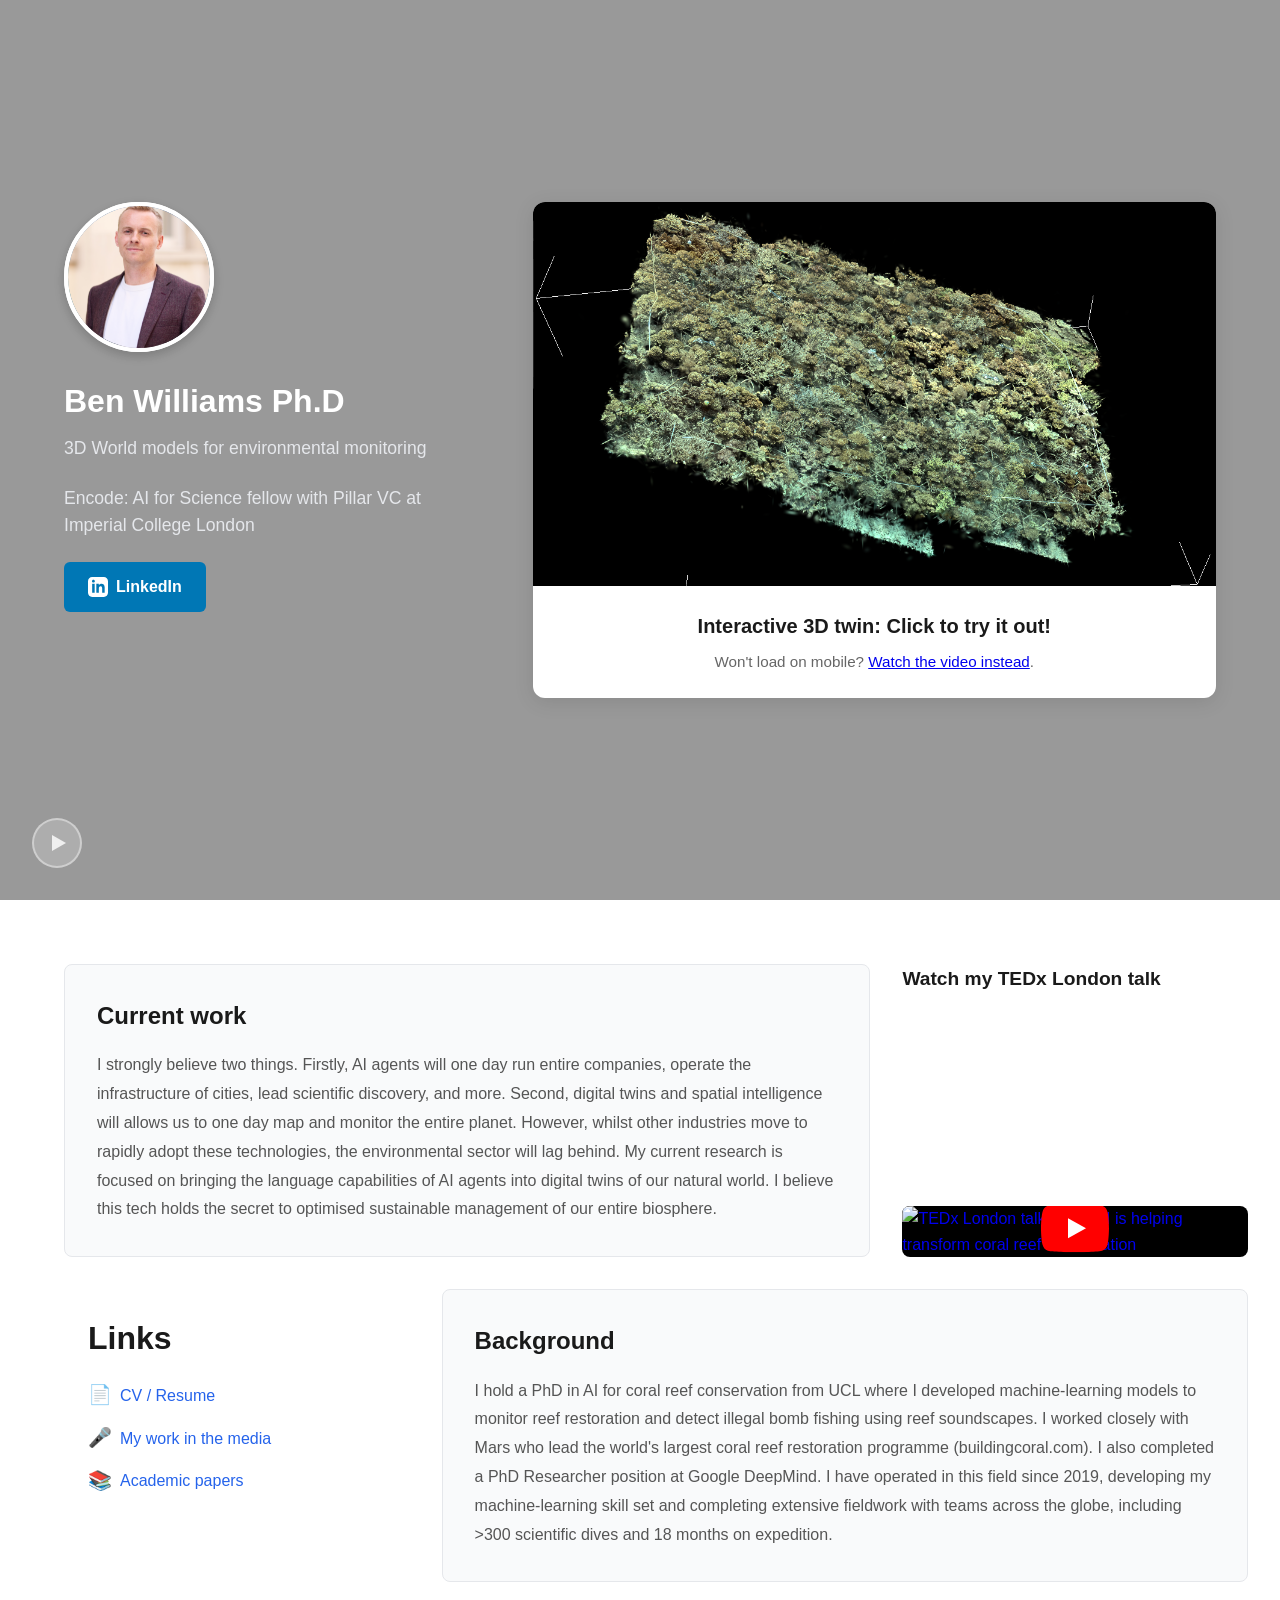
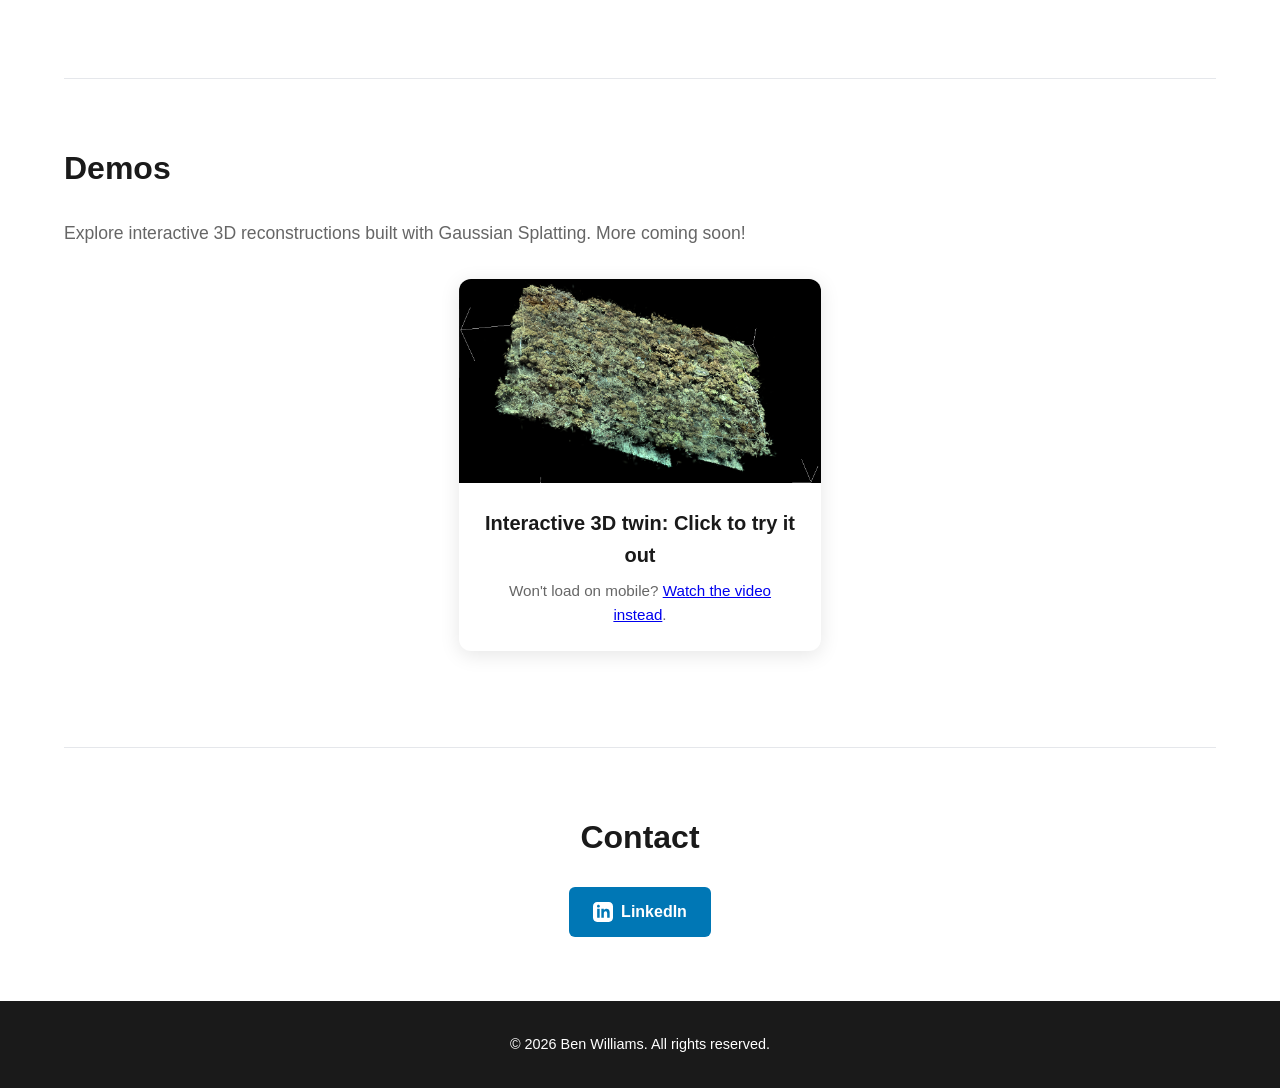
==== index.html @ 41ade7d4 "smol text updates" ====
<!DOCTYPE html>
<html lang="en-GB">
<head>
 <meta charset="UTF-8">
 <meta name="viewport" content="width=device-width, initial-scale=1.0">
 <meta name="description" content="Ben Williams - AI + 3D digital twins for coral reefs. Interactive Gaussian splatting demos for environmental monitoring.">
 <title>Ben Williams | AI & 3D for Coral Reefs</title>
 <link rel="stylesheet" href="styles.css">
</head>
<body>
 <!-- Hero Section -->
 <header class="hero">
  <video class="hero-video" autoplay muted loop playsinline>
   <source src="assets/flythru1_compressed.mp4" type="video/mp4">
  </video>
  <div class="hero-overlay"></div>
  <div class="container">
   <div class="hero-grid">
   <!-- Left: Profile -->
   <div class="profile">
    <div class="headshot-container">
     <img src="assets/headshot1.jpg" alt="Ben Williams headshot" class="headshot headshot-1">
     <img src="assets/headshot2.jpg" alt="Ben Williams headshot" class="headshot headshot-2">
    </div>
    <h1>Ben Williams Ph.D</h1>
    <p class="tagline">3D World models for environmental monitoring</p>
    <p class="tagline">Encode: AI for Science fellow with Pillar VC at Imperial College London</p>
    <div class="cta-buttons">
     <a href="https://www.linkedin.com/in/ben-williams-ucl/" class="linkedin-link" target="_blank" rel="noopener noreferrer">
      <svg xmlns="http://www.w3.org/2000/svg" width="24" height="24" viewBox="0 0 24 24" fill="currentColor">
       <path d="M19 0h-14c-2.761 0-5 2.239-5 5v14c0 2.761 2.239 5 5 5h14c2.762 0 5-2.239 5-5v-14c0-2.761-2.238-5-5-5zm-11 19h-3v-11h3v11zm-1.5-12.268c-.966 0-1.75-.79-1.75-1.764s.784-1.764 1.75-1.764 1.75.79 1.75 1.764-.783 1.764-1.75 1.764zm13.5 12.268h-3v-5.604c0-3.368-4-3.113-4 0v5.604h-3v-11h3v1.765c1.396-2.586 7-2.777 7 2.476v6.759z"/>
      </svg>
      <span>LinkedIn</span>
     </a>
    </div>
   </div>

   <!-- Right: Featured Demo Card -->
   <div class="demo-hero-card">
    <a href="splats/demo1/" class="demo-card-link">
     <div class="demo-card">
      <img src="assets/reef_screenshot.jpg" alt="Reef Patch Demo - Interactive 3D reconstruction" class="demo-poster">
      <div class="play-overlay">
       <span class="play-icon">▶</span>
      </div>
      <div class="demo-info">
       <h3>Interactive 3D twin: Click to try it out!</h3>
       <p>Won't load on mobile? <a href="/video/" target="_blank" rel="noopener noreferrer">Watch the video instead</a>.</p>
      </div>
     </div>
    </a>
   </div>
   </div>
  </div>

  <!-- Scroll Cue -->
  <div class="scroll-cue">
   <span>↓ See more</span>
  </div>
 </header>

 <!-- Play/Pause Button -->
 <button class="hero-video-play-btn" id="heroVideoPlayBtn" aria-label="Play/Pause video">
  <span class="play-triangle"></span>
  <span class="pause-bars" style="display:none;"></span>
 </button>

 <!-- Main Content -->
 <main>
  <div class="container">
   
   <!-- Four Column Section -->
   <section class="content-section">
    <div class="content-grid">
     
     <!-- Top Row: Current Work (70%) + TED Talk (30%) -->
     <div class="grid-row">
      <!-- Current Work -->
      <div class="info-card info-card-large">
       <h2>Current work</h2>
       <p>I strongly believe two things. Firstly, AI agents will one day run entire companies, operate the infrastructure of cities, lead scientific discovery, and more. Second, digital twins and spatial intelligence will allows us to one day map and monitor the entire planet. However, whilst other industries move to rapidly adopt these technologies, the environmental sector will lag behind. My current research is focused on bringing the language capabilities of AI agents into digital twins of our natural world. I believe this tech holds the secret to optimised sustainable management of our entire biosphere.</p>
      </div>

      <!-- TED Talk -->
      <div class="tedtalk-card">
       <h2>Watch my TEDx London talk</h2>
       <a href="https://youtu.be/GnB8OoT2UAE" target="_blank" rel="noopener noreferrer" class="video-thumbnail-link">
        <div class="video-thumbnail">
         <img src="https://img.youtube.com/vi/GnB8OoT2UAE/hqdefault.jpg" alt="TEDx London talk - How AI is helping transform coral reef conservation">
         <div class="video-play-btn">
          <svg xmlns="http://www.w3.org/2000/svg" viewBox="0 0 68 48" width="68" height="48">
           <path d="M66.52 7.74c-.78-2.93-2.49-5.41-5.42-6.19C55.79.13 34 0 34 0S12.21.13 6.9 1.55c-2.93.78-4.63 3.26-5.42 6.19C.06 13.05 0 24 0 24s.06 10.95 1.48 16.26c.78 2.93 2.49 5.41 5.42 6.19C12.21 47.87 34 48 34 48s21.79-.13 27.1-1.55c2.93-.78 4.64-3.26 5.42-6.19C67.94 34.95 68 24 68 24s-.06-10.95-1.48-16.26z" fill="#f00"/>
           <path d="M45 24L27 14v20" fill="#fff"/>
          </svg>
         </div>
        </div>
       </a>
      </div>
     </div>

     <!-- Bottom Row: Links (30%) + Background (70%) -->
     <div class="grid-row">
      <!-- Links -->
      <div class="links-card">
       <h2>Links</h2>
       <ul class="link-list">
        <li><span class="link-emoji">📄</span><a href="https://docs.google.com/document/d/1azZIoPwkxpsaEhcMmuyfsLHf1UJq9PoQ/edit?usp=sharing&ouid=109267786542094020469&rtpof=true&sd=true" target="_blank" rel="noopener noreferrer">CV / Resume</a></li>
        <li><span class="link-emoji">🎤</span><a href="https://docs.google.com/document/d/1J781HL0v0vyrm3TDt41P90FDu-4dAM4vkHA1TxOKyHU/edit?usp=sharing" target="_blank" rel="noopener noreferrer">My work in the media</a></li>
        <li><span class="link-emoji">📚</span><a href="https://scholar.google.com/citations?user=pFv_9LsAAAAJ&hl=en" target="_blank" rel="noopener noreferrer">Academic papers</a></li>
       </ul>
      </div>

      <!-- Background -->
      <div class="info-card info-card-large">
       <h2>Background</h2>
       <p>I hold a PhD in AI for coral reef conservation from UCL where I developed machine-learning models to monitor reef restoration and detect illegal bomb fishing using reef soundscapes. I worked closely with Mars who lead the world's largest coral reef restoration programme (buildingcoral.com). I also completed a PhD Researcher position at Google DeepMind. I have operated in this field since 2019, developing my machine-learning skill set and completing extensive fieldwork with teams across the globe, including >300 scientific dives and 18 months on expedition.</p>
      </div>
     </div>
    </div>

   </section>

   <!-- Demos Section -->
   <section id="demos" class="content-section">
    <h2>Demos</h2>
    <p class="section-intro">Explore interactive 3D reconstructions built with Gaussian Splatting. More coming soon!</p>
    <div class="demos-grid">
     <a href="splats/demo1/" class="demo-card-link">
      <div class="demo-card">
       <img src="assets/reef_screenshot.jpg" alt="Reef Patch Demo - Interactive 3D reconstruction" class="demo-poster">
       <div class="demo-info">
        <h3>Interactive 3D twin: Click to try it out</h3>
        <p>Won't load on mobile? <a href="/video/" target="_blank" rel="noopener noreferrer">Watch the video instead</a>.</p>
       </div>
      </div>
     </a>
     <!-- More demo cards can be added here -->
    </div>
   </section>

   <!-- Contact Section -->
   <section class="content-section contact-section">
    <h2>Contact</h2>
    <div class="contact-options">
     <a href="https://www.linkedin.com/in/ben-williams-ucl/" class="linkedin-link" target="_blank" rel="noopener noreferrer">
      <svg xmlns="http://www.w3.org/2000/svg" width="24" height="24" viewBox="0 0 24 24" fill="currentColor">
       <path d="M19 0h-14c-2.761 0-5 2.239-5 5v14c0 2.761 2.239 5 5 5h14c2.762 0 5-2.239 5-5v-14c0-2.761-2.238-5-5-5zm-11 19h-3v-11h3v11zm-1.5-12.268c-.966 0-1.75-.79-1.75-1.764s.784-1.764 1.75-1.764 1.75.79 1.75 1.764-.783 1.764-1.75 1.764zm13.5 12.268h-3v-5.604c0-3.368-4-3.113-4 0v5.604h-3v-11h3v1.765c1.396-2.586 7-2.777 7 2.476v6.759z"/>
      </svg>
      <span>LinkedIn</span>
     </a>
    </div>
   </section>

  </div>
 </main>

 <!-- Footer -->
 <footer>
  <div class="container">
   <p>&copy; 2026 Ben Williams. All rights reserved.</p>
  </div>
 </footer>

 <script>
  // Hero video play/pause button
  const heroVideo = document.querySelector('.hero-video');
  const playBtn = document.getElementById('heroVideoPlayBtn');
  const playIcon = playBtn.querySelector('.play-icon');
  const playTriangle = playBtn.querySelector('.play-triangle');
  const pauseBars = playBtn.querySelector('.pause-bars');

  // Update button icon based on video state
  function updateButtonIcon() {
   if (heroVideo.paused) {
    playTriangle.style.display = 'block';
    pauseBars.style.display = 'none';
   } else {
    playTriangle.style.display = 'none';
    pauseBars.style.display = 'inline-flex';
   }
  }

  // Handle button click
  playBtn.addEventListener('click', () => {
   if (heroVideo.paused) {
    heroVideo.play();
   } else {
    heroVideo.pause();
   }
   updateButtonIcon();
  });

  // Update icon when video naturally pauses/plays
  heroVideo.addEventListener('play', updateButtonIcon);
  heroVideo.addEventListener('pause', updateButtonIcon);

  // Set initial state
  updateButtonIcon();
 </script>

</body>
</html>
---- styles.css ----
/* Reset and Base Styles */
* {
 margin: 0;
 padding: 0;
 box-sizing: border-box;
}

html {
 scroll-behavior: smooth;
}

body {
 font-family: -apple-system, BlinkMacSystemFont, "Segoe UI", Roboto, "Helvetica Neue", Arial, sans-serif;
 line-height: 1.6;
 color: #333;
 background: #fff;
}

img {
 max-width: 100%;
 height: auto;
 display: block;
}

/* Container */
.container {
 max-width: 1200px;
 margin: 0 auto;
 padding: 0 1.5rem;
}

/* Hero Section */
.hero {
 min-height: 100vh;
 position: relative;
 overflow: hidden;
}

.hero-video {
 position: absolute;
 top: 0;
 left: 0;
 width: 100%;
 height: 100%;
 object-fit: cover;
 z-index: 0;
}

.hero-overlay {
 position: absolute;
 top: 0;
 left: 0;
 width: 100%;
 height: 100%;
 background: rgba(0, 0, 0, 0.4);
 z-index: 1;
 pointer-events: none;
}

.hero .container {
 display: flex;
 flex-direction: column;
 justify-content: center;
 min-height: 100vh;
 position: relative;
 z-index: 2;
 padding: 2rem 1.5rem;
}

.hero-grid {
 display: grid;
 gap: 2rem;
 align-items: stretch;
 padding: 2rem 0;
}

/* Mobile-first: stack vertically */
@media (min-width: 768px) {
 .hero-grid {
  grid-template-columns: 0.8fr 1.3fr;
  gap: clamp(1.5rem, 4vw, 3rem);
  align-items: stretch;
 }
}

/* Profile Section */
.profile {
 text-align: center;
}

@media (min-width: 768px) {
 .profile {
  text-align: left;
 }
}

.headshot-container {
 position: relative;
 width: 150px;
 height: 150px;
 margin: 0 auto 1.5rem;
 perspective: 1000px;
}

.headshot {
 position: absolute;
 width: 150px;
 height: 150px;
 border-radius: 50%;
 object-fit: cover;
 border: 4px solid #fff;
 box-shadow: 0 4px 12px rgba(0,0,0,0.1);
 backface-visibility: hidden;
}

.headshot-1 {
 animation: flipInOut 4s infinite;
}

.headshot-2 {
 animation: flipInOutReverse 4s infinite;
}

@keyframes flipInOut {
 0% {
  opacity: 1;
  transform: rotateY(0deg);
 }
 40% {
  opacity: 1;
  transform: rotateY(0deg);
 }
 50% {
  opacity: 0;
  transform: rotateY(90deg);
 }
 60% {
  opacity: 0;
  transform: rotateY(90deg);
 }
 100% {
  opacity: 0;
  transform: rotateY(90deg);
 }
}

@keyframes flipInOutReverse {
 0% {
  opacity: 0;
  transform: rotateY(90deg);
 }
 40% {
  opacity: 0;
  transform: rotateY(90deg);
 }
 50% {
  opacity: 1;
  transform: rotateY(0deg);
 }
 60% {
  opacity: 1;
  transform: rotateY(0deg);
 }
 100% {
  opacity: 1;
  transform: rotateY(0deg);
 }
}

@media (min-width: 768px) {
 .headshot-container {
  margin: 0 0 1.5rem 0;
 }
}

.profile h1 {
 font-size: 2rem;
 margin-bottom: 0.5rem;
 color: #fff;
}

.tagline {
 font-size: 1.1rem;
 color: #e5e7eb;
 margin-bottom: 1.5rem;
 line-height: 1.5;
}

.cta-buttons {
 display: flex;
 gap: 1rem;
 flex-wrap: wrap;
 justify-content: center;
 align-items: center;
}

@media (min-width: 768px) {
 .cta-buttons {
  justify-content: flex-start;
 }
}

/* LinkedIn Link */
.linkedin-link {
 display: inline-flex;
 align-items: center;
 gap: 0.5rem;
 padding: 0.75rem 1.5rem;
 background: #0077b5;
 color: #fff;
 border-radius: 6px;
 text-decoration: none;
 font-weight: 600;
 transition: all 0.2s ease;
}

.linkedin-link:hover {
 background: #005f8d;
 transform: translateY(-2px);
 box-shadow: 0 4px 12px rgba(0,119,181,0.3);
}

.linkedin-link svg {
 width: 20px;
 height: 20px;
}

/* Buttons */
.btn {
 display: inline-block;
 padding: 0.75rem 1.5rem;
 border-radius: 6px;
 text-decoration: none;
 font-weight: 600;
 transition: all 0.2s ease;
 text-align: center;
}

.btn-primary {
 background: #2563eb;
 color: #fff;
}

.btn-primary:hover {
 background: #1d4ed8;
 transform: translateY(-2px);
 box-shadow: 0 4px 12px rgba(37,99,235,0.3);
}

.btn-secondary {
 background: #fff;
 color: #2563eb;
 border: 2px solid #2563eb;
}

.btn-secondary:hover {
 background: #2563eb;
 color: #fff;
 transform: translateY(-2px);
}

/* Demo Cards */
.demo-hero-card {
 position: relative;
}

.demo-card-link {
 text-decoration: none;
 color: inherit;
}

.demo-card {
 background: #fff;
 border-radius: 12px;
 overflow: hidden;
 box-shadow: 0 4px 20px rgba(0,0,0,0.1);
 transition: transform 0.3s ease, box-shadow 0.3s ease;
 position: relative;
 display: flex;
 flex-direction: column;
 height: 100%;
}

.demo-card:hover {
 transform: translateY(-8px);
 box-shadow: 0 8px 30px rgba(0,0,0,0.15);
}

.demo-poster {
 width: 100%;
 aspect-ratio: 16 / 9;
 object-fit: cover;
 background: #e5e7eb;
 flex: 1;
}

.play-overlay {
 position: absolute;
 top: 0;
 left: 0;
 right: 0;
 bottom: 80px;
 display: flex;
 align-items: center;
 justify-content: center;
 background: rgba(0,0,0,0.3);
 opacity: 0;
 transition: opacity 0.3s ease;
}

.demo-card:hover .play-overlay {
 opacity: 1;
}

/* Demo Card Overlay Text */
.demo-card-overlay {
 position: absolute;
 left: 0;
 right: 0;
 bottom: 80px; /* Above the demo-info section */
 padding: 1rem;
 text-align: center;
 pointer-events: none;
}

.demo-card-overlay span {
 background: rgba(0, 0, 0, 0.7);
 color: #fff;
 padding: 0.5rem 1rem;
 border-radius: 4px;
 font-size: 0.9rem;
 font-weight: 500;
}

.play-icon {
 font-size: 3rem;
 color: #fff;
 background: rgba(37,99,235,0.9);
 width: 80px;
 height: 80px;
 border-radius: 50%;
 display: flex;
 align-items: center;
 justify-content: center;
 padding-left: 8px;
}

.demo-info {
 padding: 1.5rem;
 text-align: center;
}

.demo-info h3 {
 font-size: 1.25rem;
 margin-bottom: 0.5rem;
 color: #1a1a1a;
}

.demo-info p {
 color: #666;
 font-size: 0.95rem;
}

/* Scroll Cue */
.scroll-cue {
 position: absolute;
 bottom: 20px;
 left: 50%;
 transform: translateX(-50%);
 text-align: center;
 color: #fff;
 font-size: 0.9rem;
 animation: bounce 2s infinite;
}

/* Video Play/Pause Button */
.hero-video-play-btn {
 position: fixed;
 bottom: 2rem;
 left: 2rem;
 width: 50px;
 height: 50px;
 border-radius: 50%;
 background: rgba(255, 255, 255, 0.2);
 border: 2px solid rgba(255, 255, 255, 0.4);
 color: #fff;
 cursor: pointer;
 display: flex;
 align-items: center;
 justify-content: center;
 transition: all 0.3s ease;
 z-index: 9999;
 margin: 0;
 padding: 0;
}

.hero-video-play-btn:hover {
 background: rgba(255, 255, 255, 0.3);
 border-color: rgba(255, 255, 255, 0.6);
}

.hero-video-play-btn svg {
 width: 24px;
 height: 24px;
}

.play-triangle {
 width: 0;
 height: 0;
 border-left: 14px solid rgba(255, 255, 255, 0.8);
 border-top: 8px solid transparent;
 border-bottom: 8px solid transparent;
 margin-left: 3px;
}

.pause-bars {
 display: inline-flex;
 gap: 4px;
}

.pause-bars::before,
.pause-bars::after {
 content: '';
 width: 3px;
 height: 16px;
 background: rgba(255, 255, 255, 0.8);
 border-radius: 1px;
}

@keyframes bounce {
 0%, 20%, 50%, 80%, 100% {
  transform: translateX(-50%) translateY(0);
 }
 40% {
  transform: translateX(-50%) translateY(-10px);
 }
 60% {
  transform: translateX(-50%) translateY(-5px);
 }
}

/* Main Content Sections */
main {
 background: #fff;
}

.content-section {
 padding: 4rem 0;
 border-bottom: 1px solid #e5e7eb;
}

.content-section:last-child {
 border-bottom: none;
}

.content-section h2 {
 font-size: 2rem;
 margin-bottom: 1.5rem;
 color: #1a1a1a;
}

.section-intro {
 font-size: 1.1rem;
 color: #666;
 margin-bottom: 2rem;
}

/* Feature List */
.feature-list {
 list-style: none;
 max-width: 800px;
}

.feature-list li {
 padding: 1rem 0 1rem 2rem;
 position: relative;
 font-size: 1.05rem;
 line-height: 1.6;
}

.feature-list li:before {
 content: "✓";
 position: absolute;
 left: 0;
 color: #2563eb;
 font-weight: bold;
 font-size: 1.2rem;
}

/* Demos Grid */
.demos-grid {
 display: grid;
 gap: 2rem;
 margin-bottom: 2rem;
}

@media (min-width: 640px) {
 .demos-grid {
  grid-template-columns: repeat(2, 1fr);
 }
}

@media (min-width: 1024px) {
 .demos-grid {
  grid-template-columns: repeat(3, 1fr);
 }
}

.more-demos {
 text-align: center;
 margin-top: 2rem;
}

.more-demos a {
 color: #2563eb;
 text-decoration: none;
 font-weight: 600;
 font-size: 1.1rem;
}

.more-demos a:hover {
 text-decoration: underline;
}

/* Proof Grid */
.proof-grid {
 display: grid;
 gap: 2rem;
}

@media (min-width: 768px) {
 .proof-grid {
  grid-template-columns: repeat(3, 1fr);
 }
}

.proof-card {
 padding: 2rem;
 background: #f9fafb;
 border-radius: 8px;
 border: 1px solid #e5e7eb;
}

.proof-card h3 {
 font-size: 1.25rem;
 margin-bottom: 0.75rem;
 color: #1a1a1a;
}

.proof-card p {
 color: #666;
 line-height: 1.6;
}

/* Contact Section */
.contact-section {
 text-align: center;
}

.contact-options {
 margin-top: 1.5rem;
 display: flex;
 justify-content: center;
}

.contact-note {
 margin-top: 1rem;
 color: #666;
 font-size: 0.95rem;
}

/* Content Grid - Asymmetric 2x2 Layout */
.content-grid {
 display: flex;
 flex-direction: column;
 gap: 2rem;
 margin-bottom: 2rem;
}

.grid-row {
 display: grid;
 gap: 2rem;
 grid-template-columns: 1fr;
}

/* Desktop: Asymmetric layout */
@media (min-width: 768px) {
 /* Top row: About 70% + TED Talk 30% */
 .grid-row:first-child {
  grid-template-columns: 70% 30%;
 }
 
 /* Bottom row: Links 30% + Current Work 70% */
 .grid-row:last-child {
  grid-template-columns: 30% 70%;
 }
}

.info-card {
 background: #f9fafb;
 padding: 1.5rem;
 border-radius: 8px;
 border: 1px solid #e5e7eb;
 display: flex;
 flex-direction: column;
}

.info-card-large {
 background: #f9fafb;
 padding: 1.5rem;
 border-radius: 8px;
 border: 1px solid #e5e7eb;
}

/* Links card - no background */
.links-card {
 background: transparent;
 padding: 1.5rem;
 border-radius: 8px;
 border: none;
 display: flex;
 flex-direction: column;
}

.links-card h2 {
 margin-bottom: 1rem;
}

.link-list {
 list-style: none;
 padding: 0;
 margin: 0;
}

.link-list li {
 margin-bottom: 0.75rem;
 display: flex;
 align-items: center;
 gap: 0.5rem;
}

.link-emoji {
 font-size: 1.2rem;
 display: inline-block;
 min-width: 1.5rem;
}

.link-list a {
 color: #2563eb;
 text-decoration: none;
 font-weight: 500;
}

.link-list a:hover {
 text-decoration: underline;
}

/* TEDx card - no background */
.tedtalk-card {
 background: transparent;
 padding: 0;
 border-radius: 8px;
 border: none;
 display: flex;
 flex-direction: column;
}

.tedtalk-card h2 {
 margin-bottom: 1rem;
 font-size: 1.2rem;
}

/* Better mobile padding and spacing */
@media (min-width: 768px) {
 .info-card {
  padding: 2rem;
 }
}

.info-card h2 {
 font-size: 1.25rem;
 margin-bottom: 1rem;
 color: #1a1a1a;
}

/* Larger heading on desktop */
@media (min-width: 1024px) {
 .info-card h2 {
  font-size: 1.5rem;
 }
}

.info-card p {
 color: #555;
 line-height: 1.8;
 flex-grow: 1;
 font-size: 0.95rem;
}

/* Better text size on desktop */
@media (min-width: 1024px) {
 .info-card p {
  font-size: 1rem;
 }
}

.link-list {
 list-style: none;
 padding: 0;
}

.link-list li {
 margin-bottom: 0.75rem;
}

.link-list a {
 color: #2563eb;
 text-decoration: none;
 font-weight: 500;
 transition: color 0.2s ease;
}

.link-list a:hover {
 color: #1d4ed8;
 text-decoration: underline;
}

/* Video Wrapper for YouTube Embed */
.video-wrapper {
 position: relative;
 padding-bottom: 56.25%; /* 16:9 aspect ratio */
 height: 0;
 overflow: hidden;
 border-radius: 8px;
 margin-top: auto;
}

.video-wrapper iframe {
 position: absolute;
 top: 0;
 left: 0;
 width: 100%;
 height: 100%;
 border-radius: 8px;
}

/* Video Thumbnail Link (clickable YouTube thumbnail) */
.video-thumbnail-link {
 display: block;
 text-decoration: none;
 margin-top: auto;
}

.video-thumbnail {
 position: relative;
 border-radius: 8px;
 overflow: hidden;
 background: #000;
}

.video-thumbnail img {
 width: 100%;
 display: block;
 transition: opacity 0.2s ease;
}

.video-thumbnail:hover img {
 opacity: 0.85;
}

.video-play-btn {
 position: absolute;
 top: 50%;
 left: 50%;
 transform: translate(-50%, -50%);
 transition: transform 0.2s ease;
}

.video-thumbnail:hover .video-play-btn {
 transform: translate(-50%, -50%) scale(1.1);
}

/* Footer */
footer {
 background: #1a1a1a;
 color: #fff;
 padding: 2rem 0;
 text-align: center;
}

footer p {
 margin: 0;
 font-size: 0.9rem;
}

/* Demo Page Specific Styles */
.demo-page-header {
 background: linear-gradient(135deg, #f5f7fa 0%, #c3cfe2 100%);
 padding: 3rem 0;
 text-align: center;
}

.demo-page-header h1 {
 font-size: 2.5rem;
 margin-bottom: 1rem;
 color: #1a1a1a;
}

.demo-page-header .breadcrumb {
 margin-bottom: 1rem;
}

.demo-page-header .breadcrumb a {
 color: #2563eb;
 text-decoration: none;
}

.demo-page-header .breadcrumb a:hover {
 text-decoration: underline;
}

.demo-content {
 padding: 4rem 0;
}

.demo-viewer {
 background: #fff;
 border-radius: 12px;
 overflow: hidden;
 box-shadow: 0 4px 20px rgba(0,0,0,0.1);
 margin-bottom: 2rem;
}

.demo-viewer img {
 width: 100%;
 aspect-ratio: 16 / 9;
 object-fit: cover;
 background: #e5e7eb;
}

.demo-actions {
 padding: 2rem;
 text-align: center;
 background: #f9fafb;
 border-bottom: 1px solid #e5e7eb;
}

.demo-actions .btn {
 margin: 0.5rem;
 font-size: 1.1rem;
 padding: 1rem 2rem;
}

.mobile-fallback {
 text-align: center;
 color: #666;
 font-size: 0.95rem;
 margin-top: 1rem;
}

.mobile-fallback a {
 color: #2563eb;
 text-decoration: none;
}

.mobile-fallback a:hover {
 text-decoration: underline;
}

/* Responsive iframe wrapper for embedded viewers */
.iframe-wrapper {
 position: relative;
 width: 100%;
 aspect-ratio: 16 / 9;
 overflow: hidden;
 border-radius: 0 0 12px 12px;
 background: #1a1a1a;
}

.iframe-wrapper iframe {
 position: absolute;
 top: 0;
 left: 0;
 width: 100%;
 height: 100%;
 border: none;
}

/* Larger button variant */
.btn-large {
 font-size: 1.25rem;
 padding: 1.25rem 2.5rem;
}

.demo-description {
 max-width: 800px;
 margin: 0 auto;
 padding: 2rem;
 line-height: 1.8;
 color: #555;
}

/* Portfolio Grid Page */
.portfolio-header {
 background: linear-gradient(135deg, #f5f7fa 0%, #c3cfe2 100%);
 padding: 4rem 0;
 text-align: center;
}

.portfolio-header h1 {
 font-size: 2.5rem;
 margin-bottom: 1rem;
 color: #1a1a1a;
}

.portfolio-header p {
 font-size: 1.1rem;
 color: #555;
 max-width: 600px;
 margin: 0 auto;
}

.portfolio-content {
 padding: 4rem 0;
}
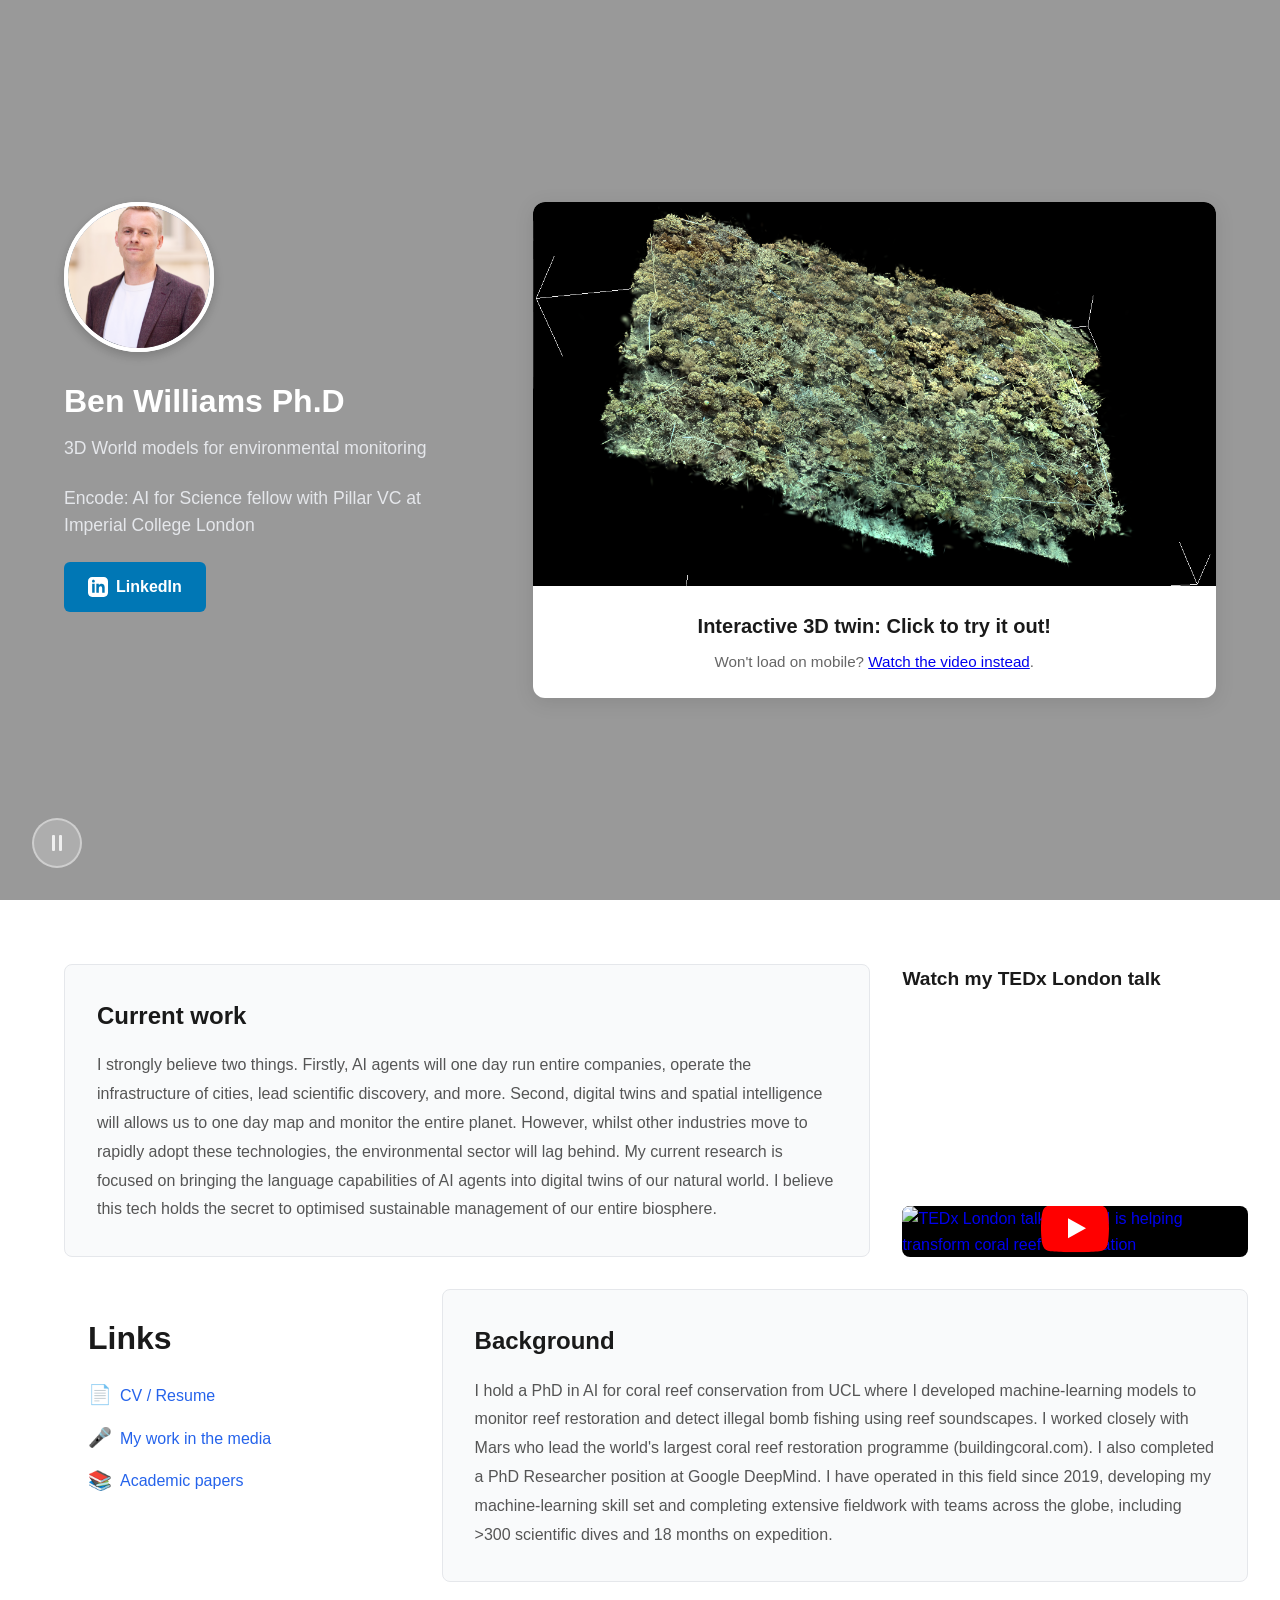
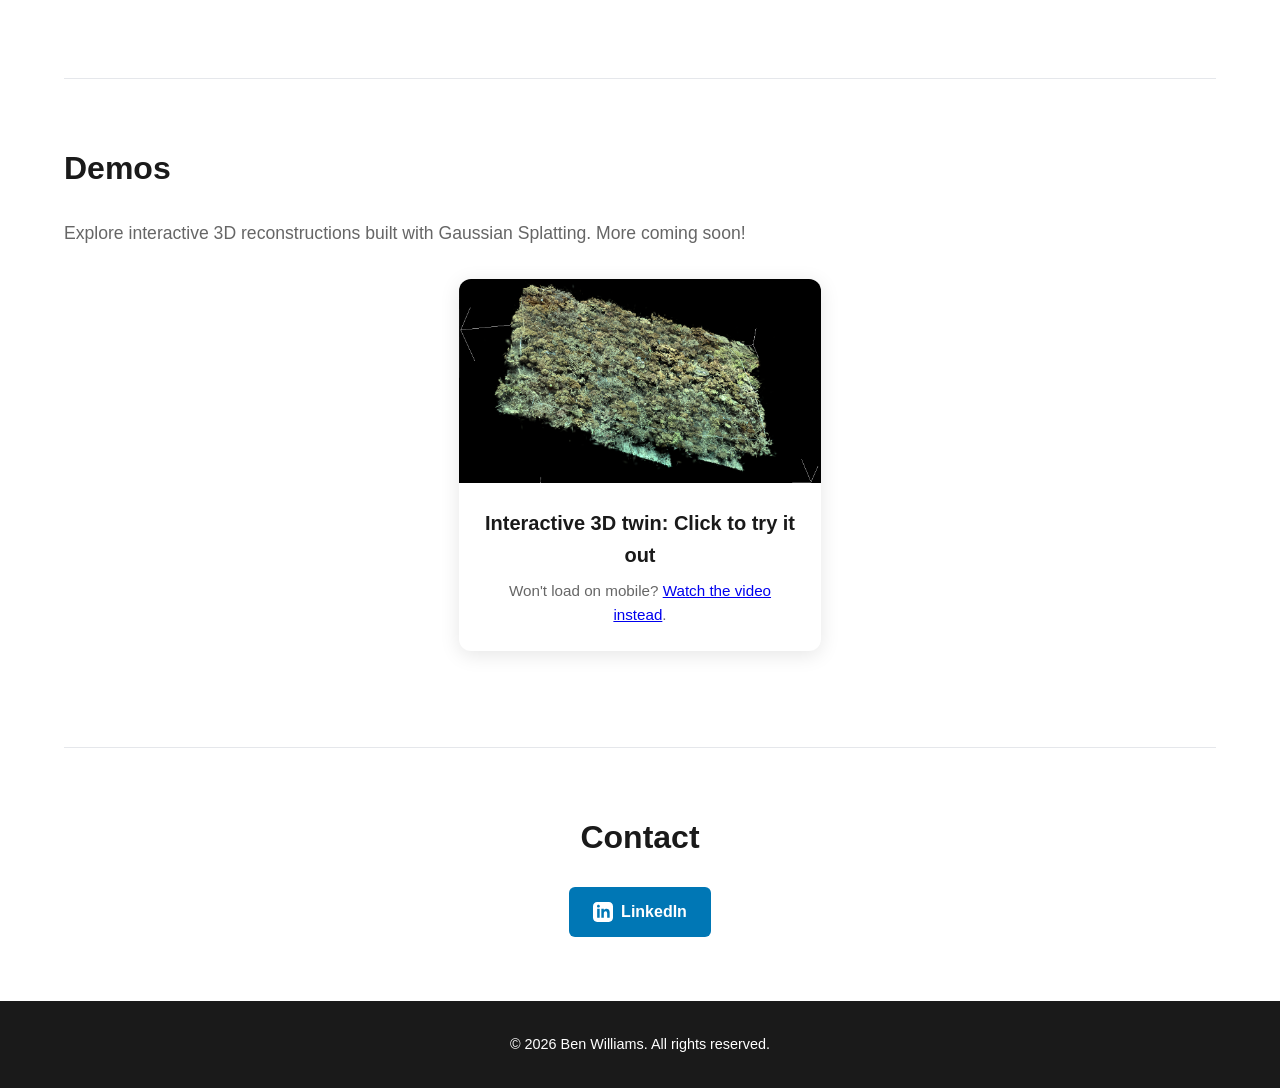
==== commit a15dd3a5: "fix vid not autoplaying when deployed" ====
--- a/index.html
+++ b/index.html
@@ -12,6 +12,7 @@
  <header class="hero">
   <video class="hero-video" autoplay muted loop playsinline>
    <source src="assets/flythru1_compressed.mp4" type="video/mp4">
+   Your browser does not support HTML5 video.
   </video>
   <div class="hero-overlay"></div>
   <div class="container">
@@ -165,9 +166,20 @@
   // Hero video play/pause button
   const heroVideo = document.querySelector('.hero-video');
   const playBtn = document.getElementById('heroVideoPlayBtn');
-  const playIcon = playBtn.querySelector('.play-icon');
   const playTriangle = playBtn.querySelector('.play-triangle');
   const pauseBars = playBtn.querySelector('.pause-bars');
+
+  // Ensure video plays on page load
+  window.addEventListener('load', () => {
+   heroVideo.play().catch(error => {
+    console.log('Autoplay prevented:', error);
+   });
+  });
+
+  // Also try to play immediately
+  heroVideo.play().catch(error => {
+   console.log('Autoplay prevented on DOM ready:', error);
+  });
 
   // Update button icon based on video state
   function updateButtonIcon() {
--- a/styles.css
+++ b/styles.css
@@ -44,6 +44,7 @@
  height: 100%;
  object-fit: cover;
  z-index: 0;
+ display: block;
 }
 
 .hero-overlay {
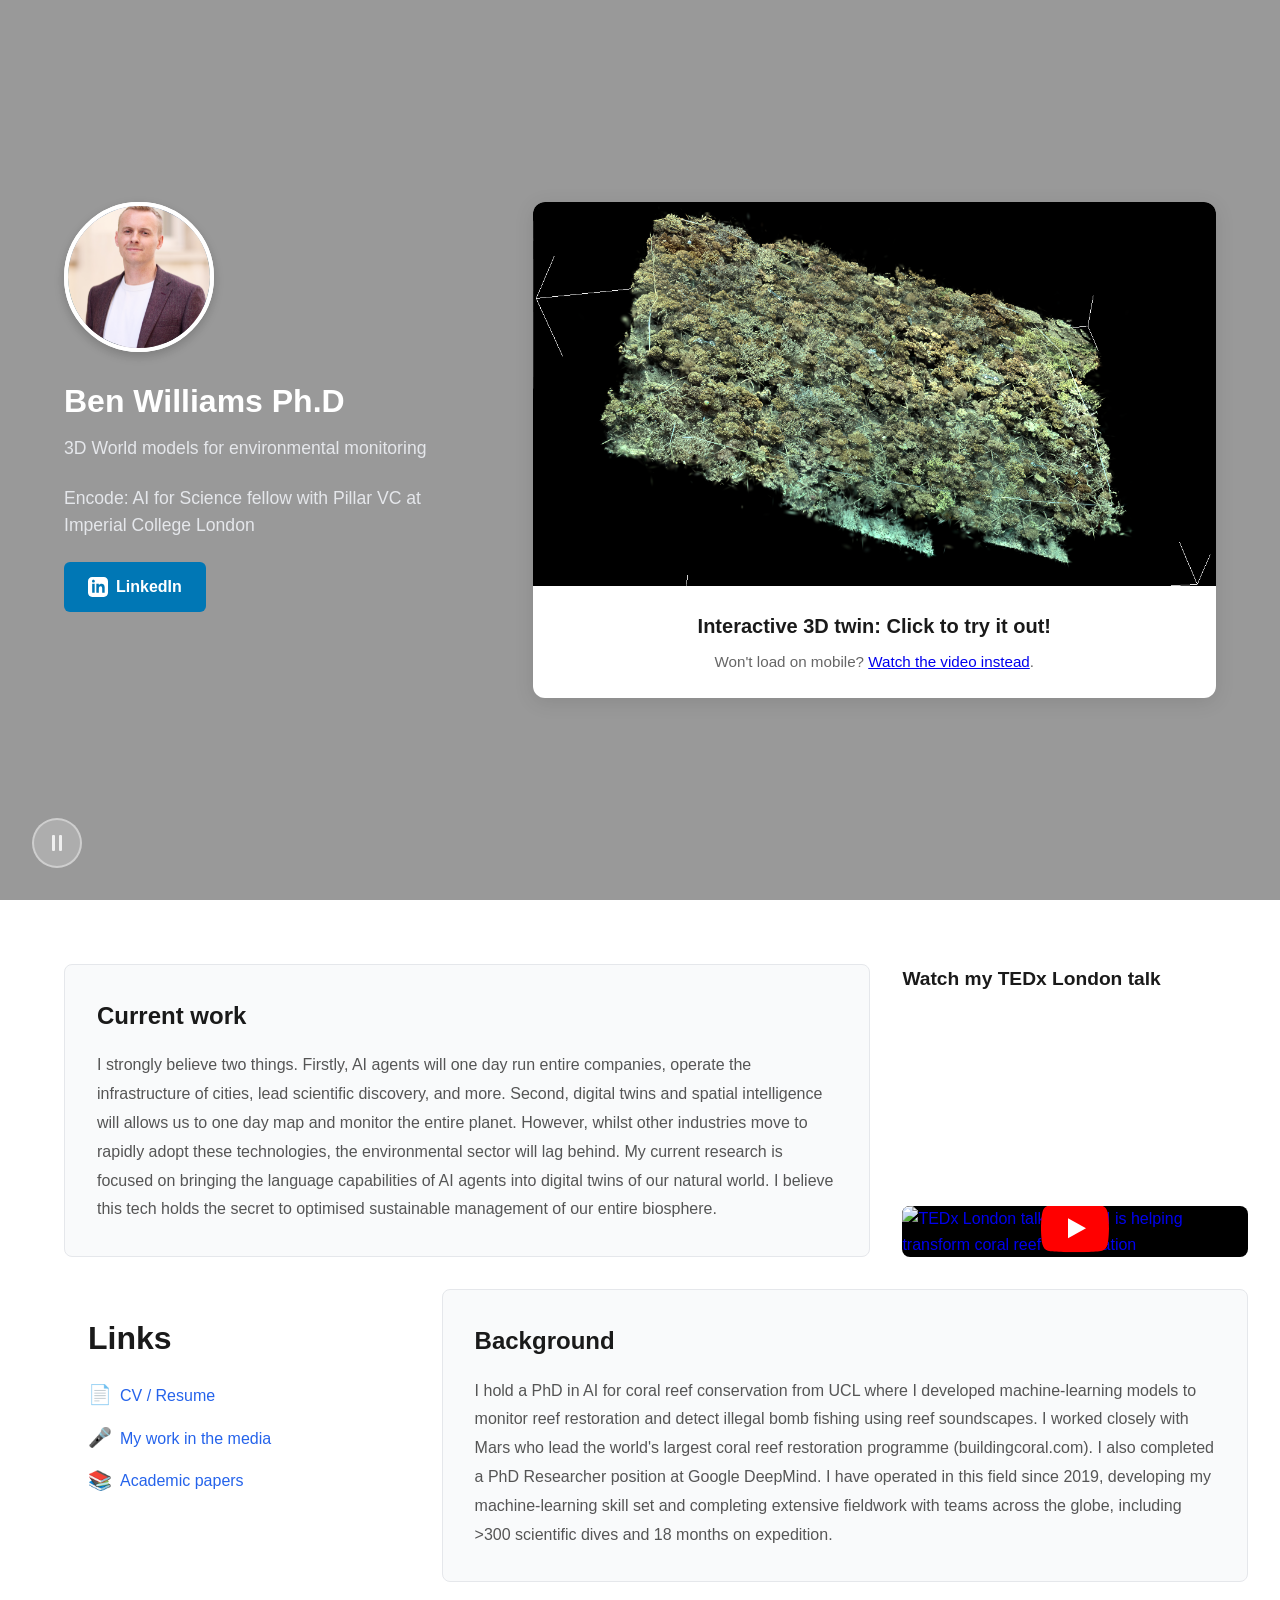
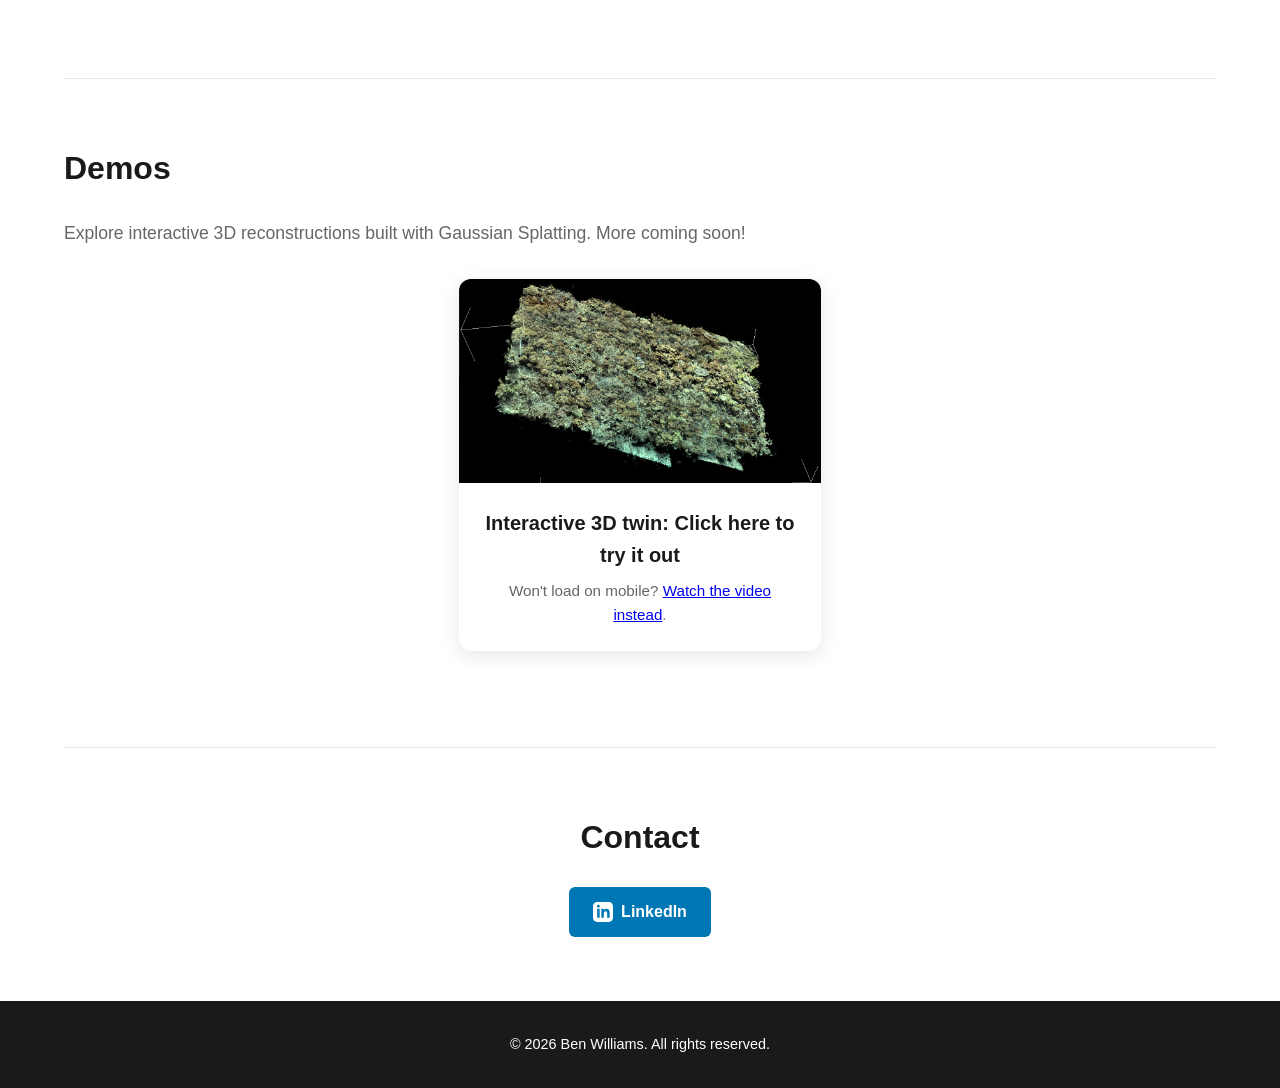
==== commit daebc174: "fix demo box" ====
--- a/index.html
+++ b/index.html
@@ -130,7 +130,7 @@
       <div class="demo-card">
        <img src="assets/reef_screenshot.jpg" alt="Reef Patch Demo - Interactive 3D reconstruction" class="demo-poster">
        <div class="demo-info">
-        <h3>Interactive 3D twin: Click to try it out</h3>
+        <h3>Interactive 3D twin: Click here to try it out</h3>
         <p>Won't load on mobile? <a href="/video/" target="_blank" rel="noopener noreferrer">Watch the video instead</a>.</p>
        </div>
       </div>
--- a/styles.css
+++ b/styles.css
@@ -304,7 +304,7 @@
  display: flex;
  align-items: center;
  justify-content: center;
- background: rgba(0,0,0,0.3);
+ background: transparent;
  opacity: 0;
  transition: opacity 0.3s ease;
 }
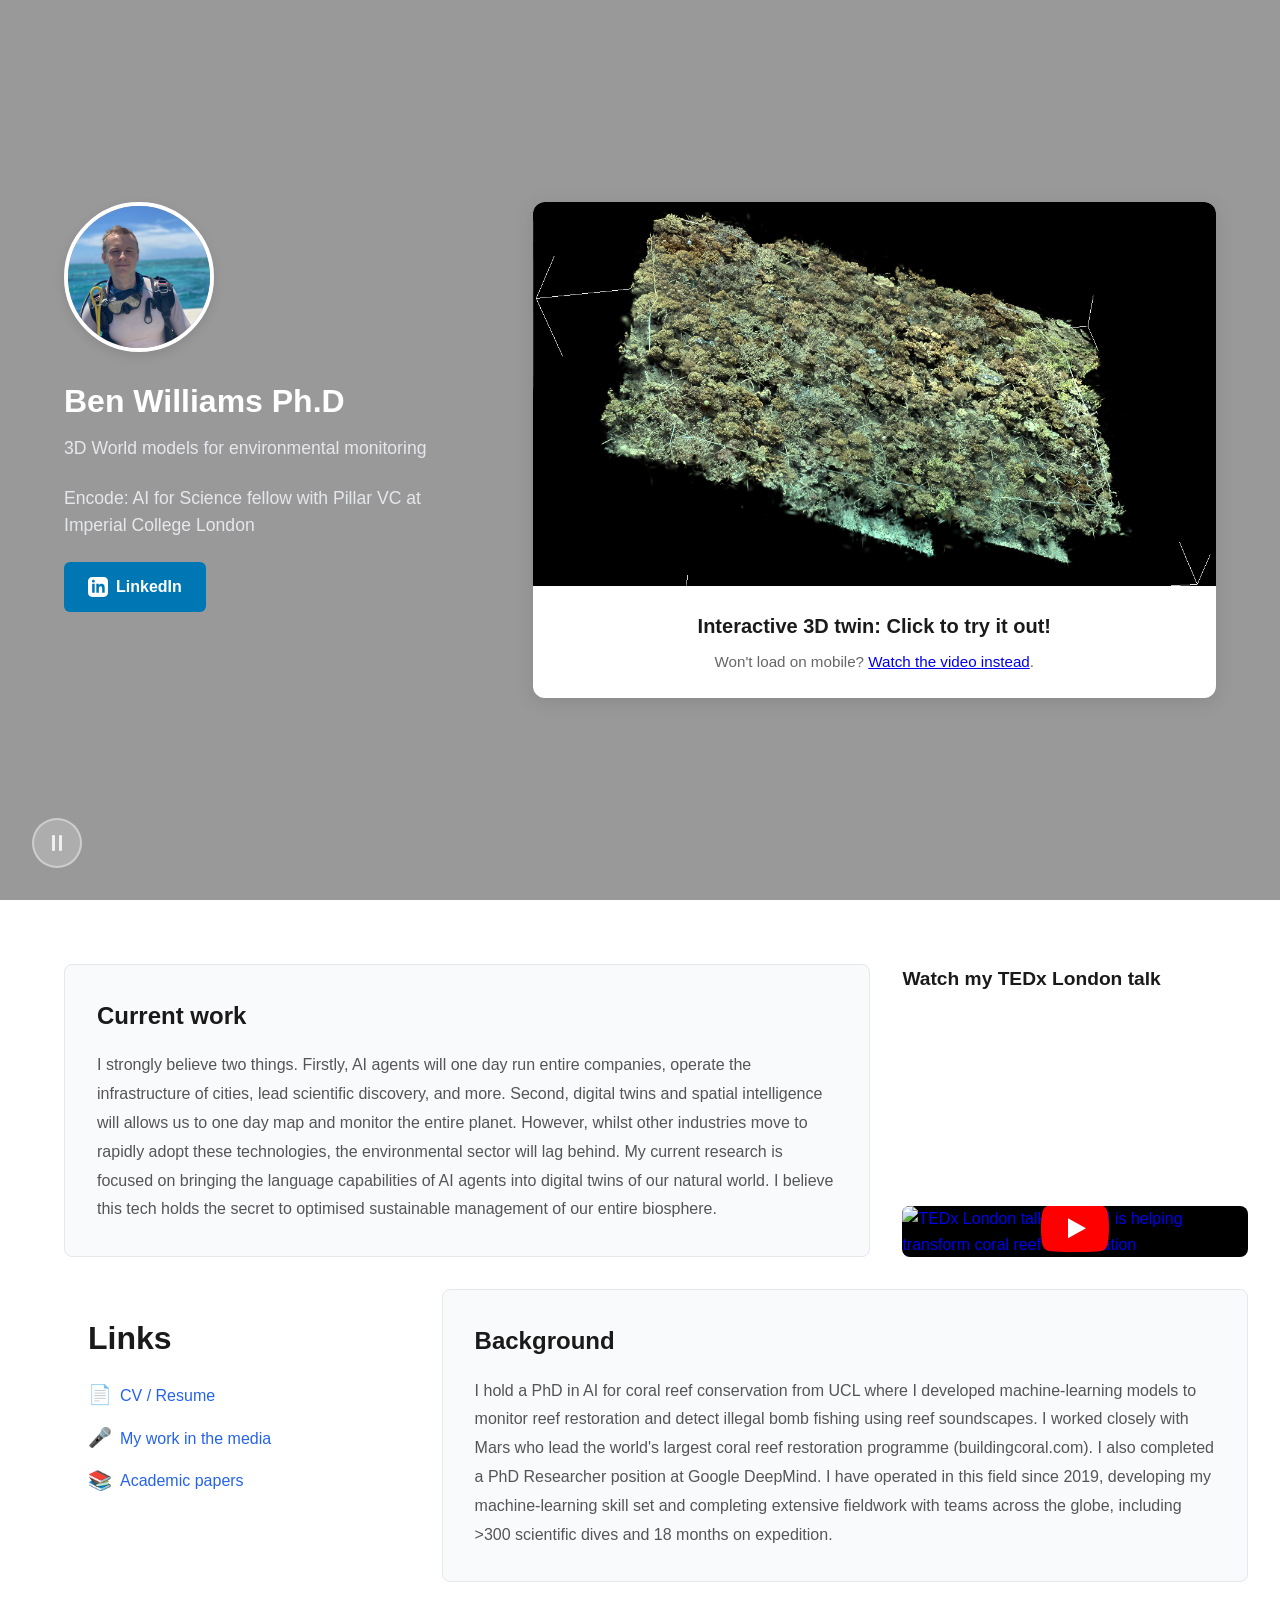
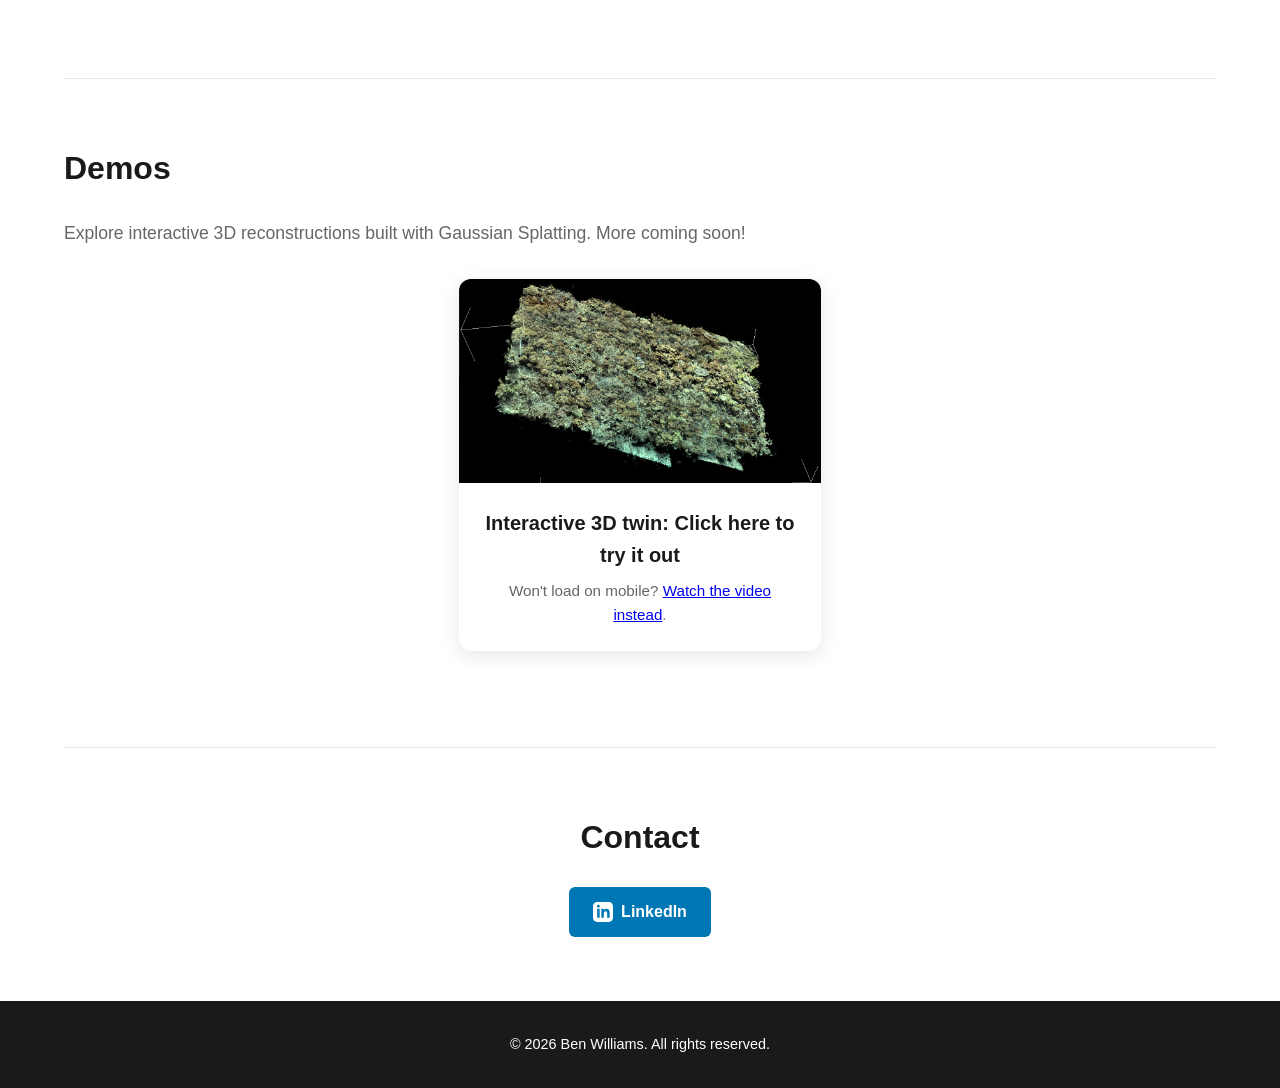
==== commit 23f80bd8: "cancel headshot flip" ====
--- a/index.html
+++ b/index.html
@@ -19,10 +19,17 @@
    <div class="hero-grid">
    <!-- Left: Profile -->
    <div class="profile">
-    <div class="headshot-container">
+    <!-- Fancy flip animation (commented out) -->
+    <!-- <div class="headshot-container">
      <img src="assets/headshot1.jpg" alt="Ben Williams headshot" class="headshot headshot-1">
      <img src="assets/headshot2.jpg" alt="Ben Williams headshot" class="headshot headshot-2">
-    </div>
+    </div> -->
+    
+    <!-- Simple static headshot -->
+    <div class="headshot-container">
+     <img src="assets/headshot1.jpg" alt="Ben Williams headshot" class="headshot">
+    </div>
+    
     <h1>Ben Williams Ph.D</h1>
     <p class="tagline">3D World models for environmental monitoring</p>
     <p class="tagline">Encode: AI for Science fellow with Pillar VC at Imperial College London</p>
--- a/styles.css
+++ b/styles.css
@@ -115,13 +115,15 @@
 }
 
 .headshot-1 {
- animation: flipInOut 4s infinite;
+ /* animation: flipInOut 4s infinite; */
 }
 
 .headshot-2 {
- animation: flipInOutReverse 4s infinite;
-}
-
+ /* animation: flipInOutReverse 4s infinite; */
+}
+
+/* Fancy flip animations (commented out) */
+/*
 @keyframes flipInOut {
  0% {
   opacity: 1;
@@ -167,6 +169,7 @@
   transform: rotateY(0deg);
  }
 }
+*/
 
 @media (min-width: 768px) {
  .headshot-container {
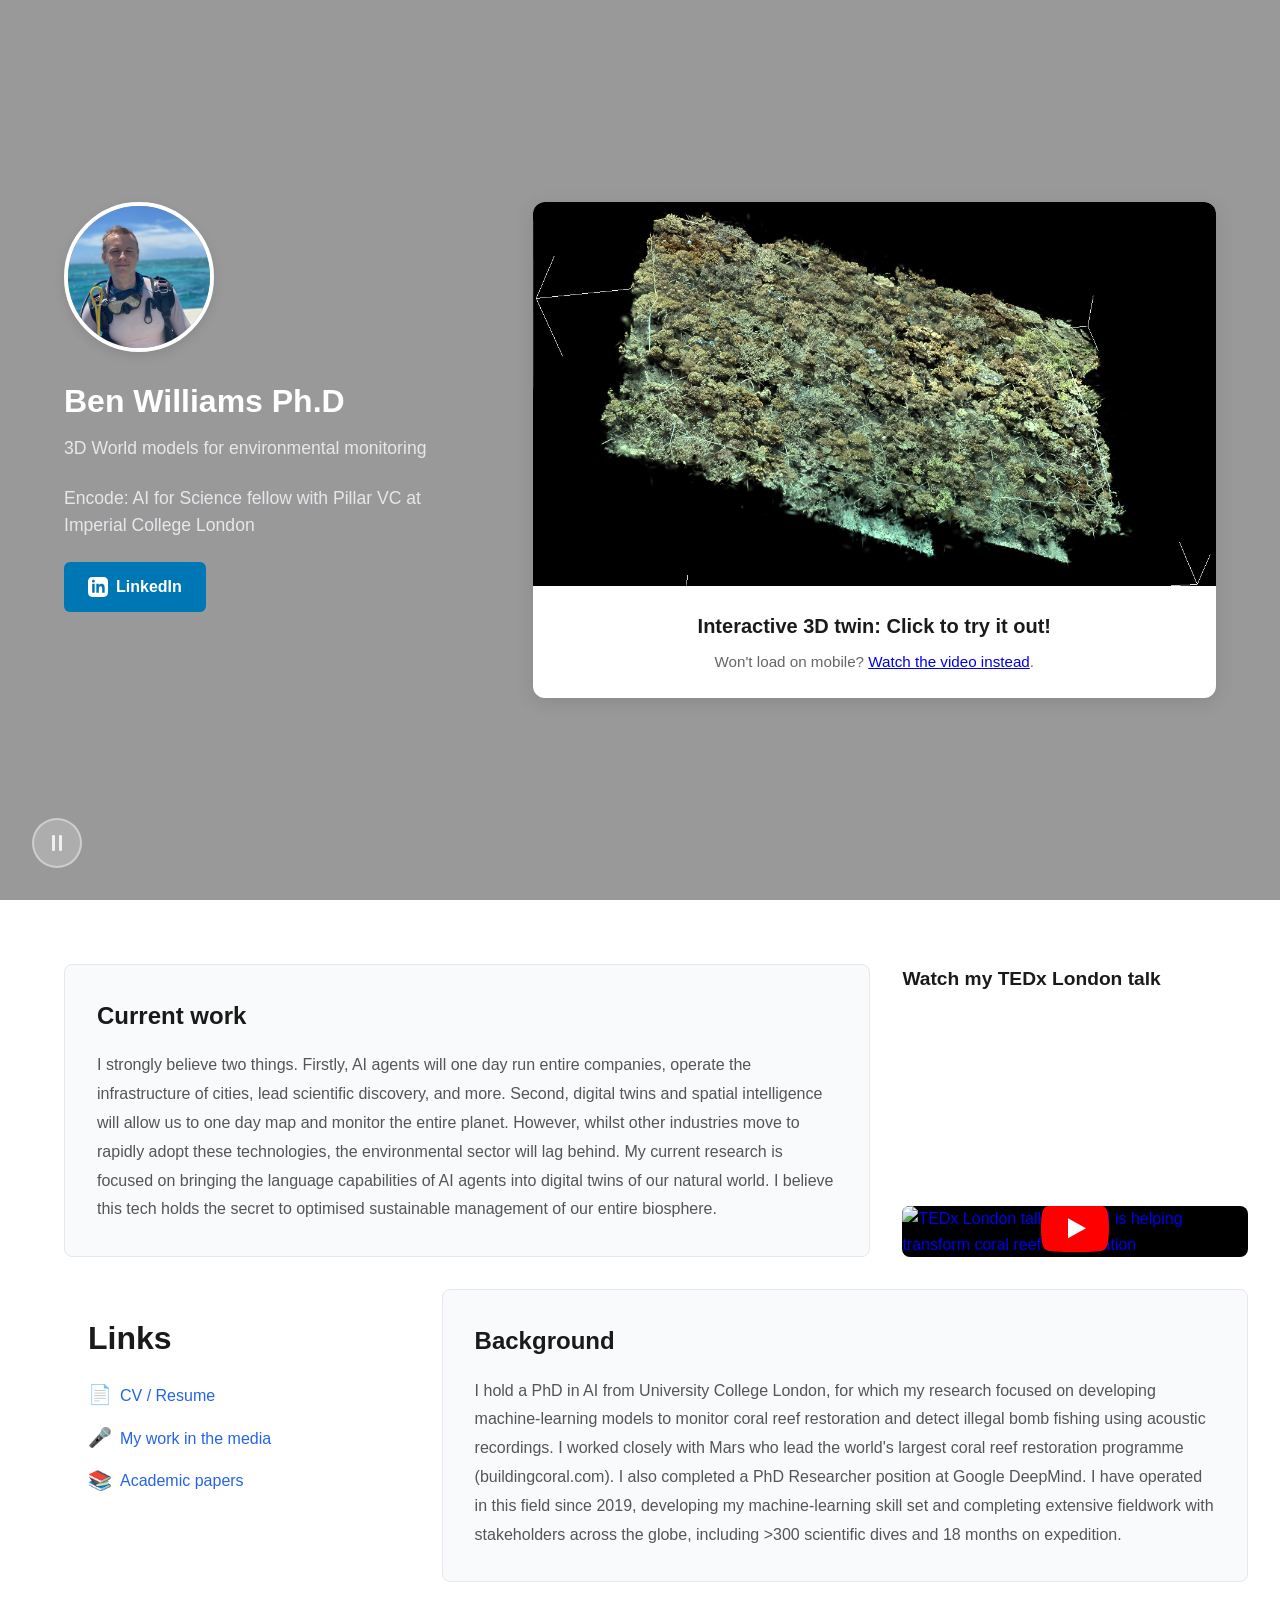
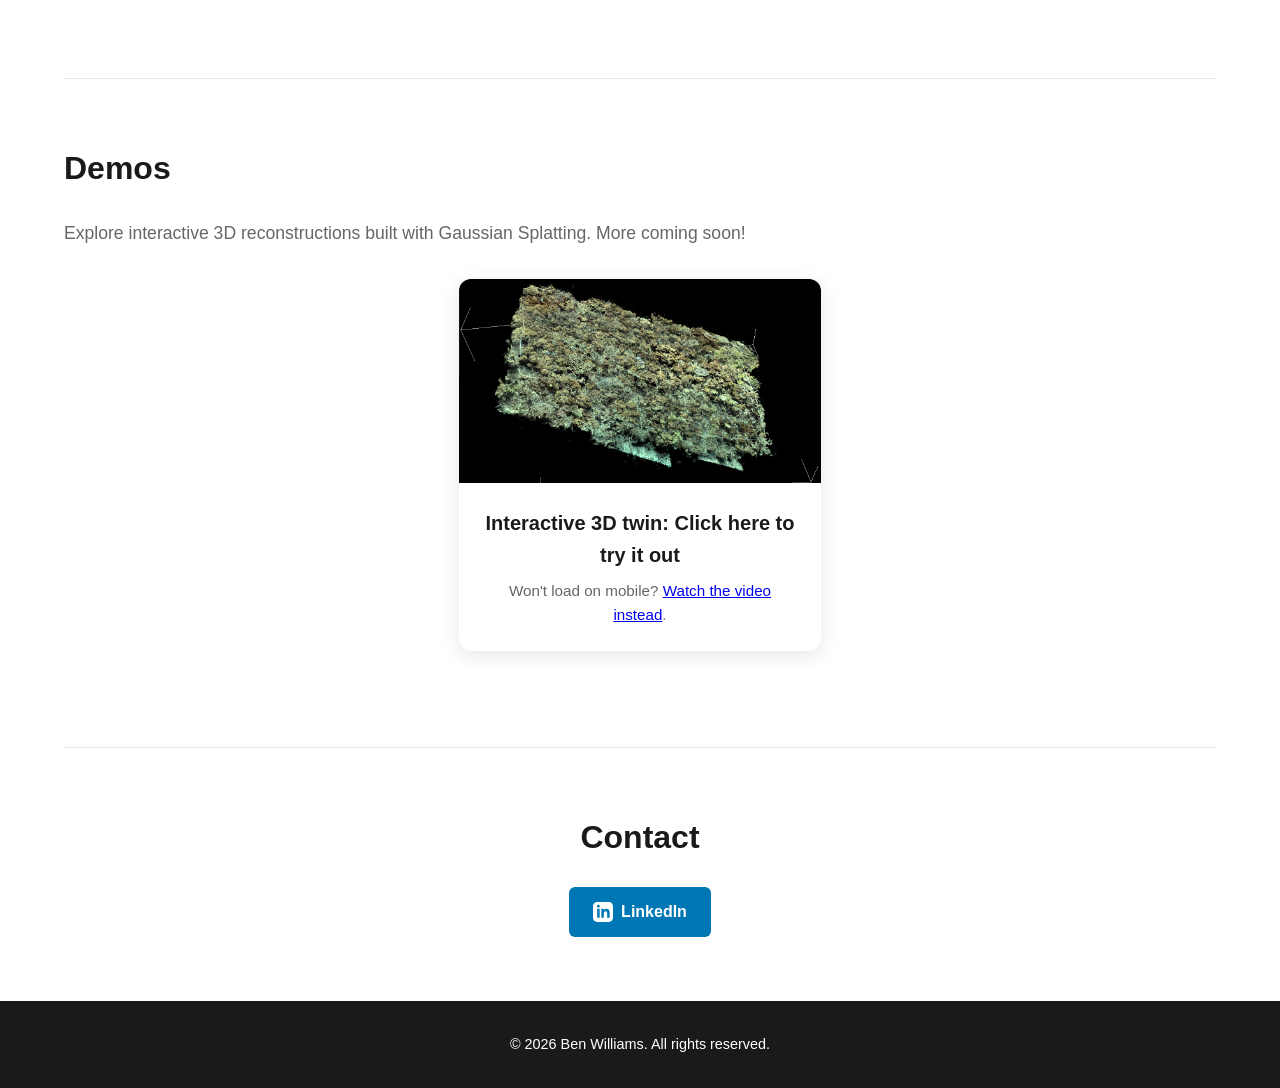
==== commit 88fe0df5: "smol clean up" ====
--- a/index.html
+++ b/index.html
@@ -86,7 +86,7 @@
       <!-- Current Work -->
       <div class="info-card info-card-large">
        <h2>Current work</h2>
-       <p>I strongly believe two things. Firstly, AI agents will one day run entire companies, operate the infrastructure of cities, lead scientific discovery, and more. Second, digital twins and spatial intelligence will allows us to one day map and monitor the entire planet. However, whilst other industries move to rapidly adopt these technologies, the environmental sector will lag behind. My current research is focused on bringing the language capabilities of AI agents into digital twins of our natural world. I believe this tech holds the secret to optimised sustainable management of our entire biosphere.</p>
+       <p>I strongly believe two things. Firstly, AI agents will one day run entire companies, operate the infrastructure of cities, lead scientific discovery, and more. Second, digital twins and spatial intelligence will allow us to one day map and monitor the entire planet. However, whilst other industries move to rapidly adopt these technologies, the environmental sector will lag behind. My current research is focused on bringing the language capabilities of AI agents into digital twins of our natural world. I believe this tech holds the secret to optimised sustainable management of our entire biosphere.</p>
       </div>
 
       <!-- TED Talk -->
@@ -121,7 +121,7 @@
       <!-- Background -->
       <div class="info-card info-card-large">
        <h2>Background</h2>
-       <p>I hold a PhD in AI for coral reef conservation from UCL where I developed machine-learning models to monitor reef restoration and detect illegal bomb fishing using reef soundscapes. I worked closely with Mars who lead the world's largest coral reef restoration programme (buildingcoral.com). I also completed a PhD Researcher position at Google DeepMind. I have operated in this field since 2019, developing my machine-learning skill set and completing extensive fieldwork with teams across the globe, including >300 scientific dives and 18 months on expedition.</p>
+       <p>I hold a PhD in AI from University College London, for which my research focused on developing machine-learning models to monitor coral reef restoration and detect illegal bomb fishing using acoustic recordings. I worked closely with Mars who lead the world's largest coral reef restoration programme (buildingcoral.com). I also completed a PhD Researcher position at Google DeepMind. I have operated in this field since 2019, developing my machine-learning skill set and completing extensive fieldwork with stakeholders across the globe, including >300 scientific dives and 18 months on expedition.</p>
       </div>
      </div>
     </div>
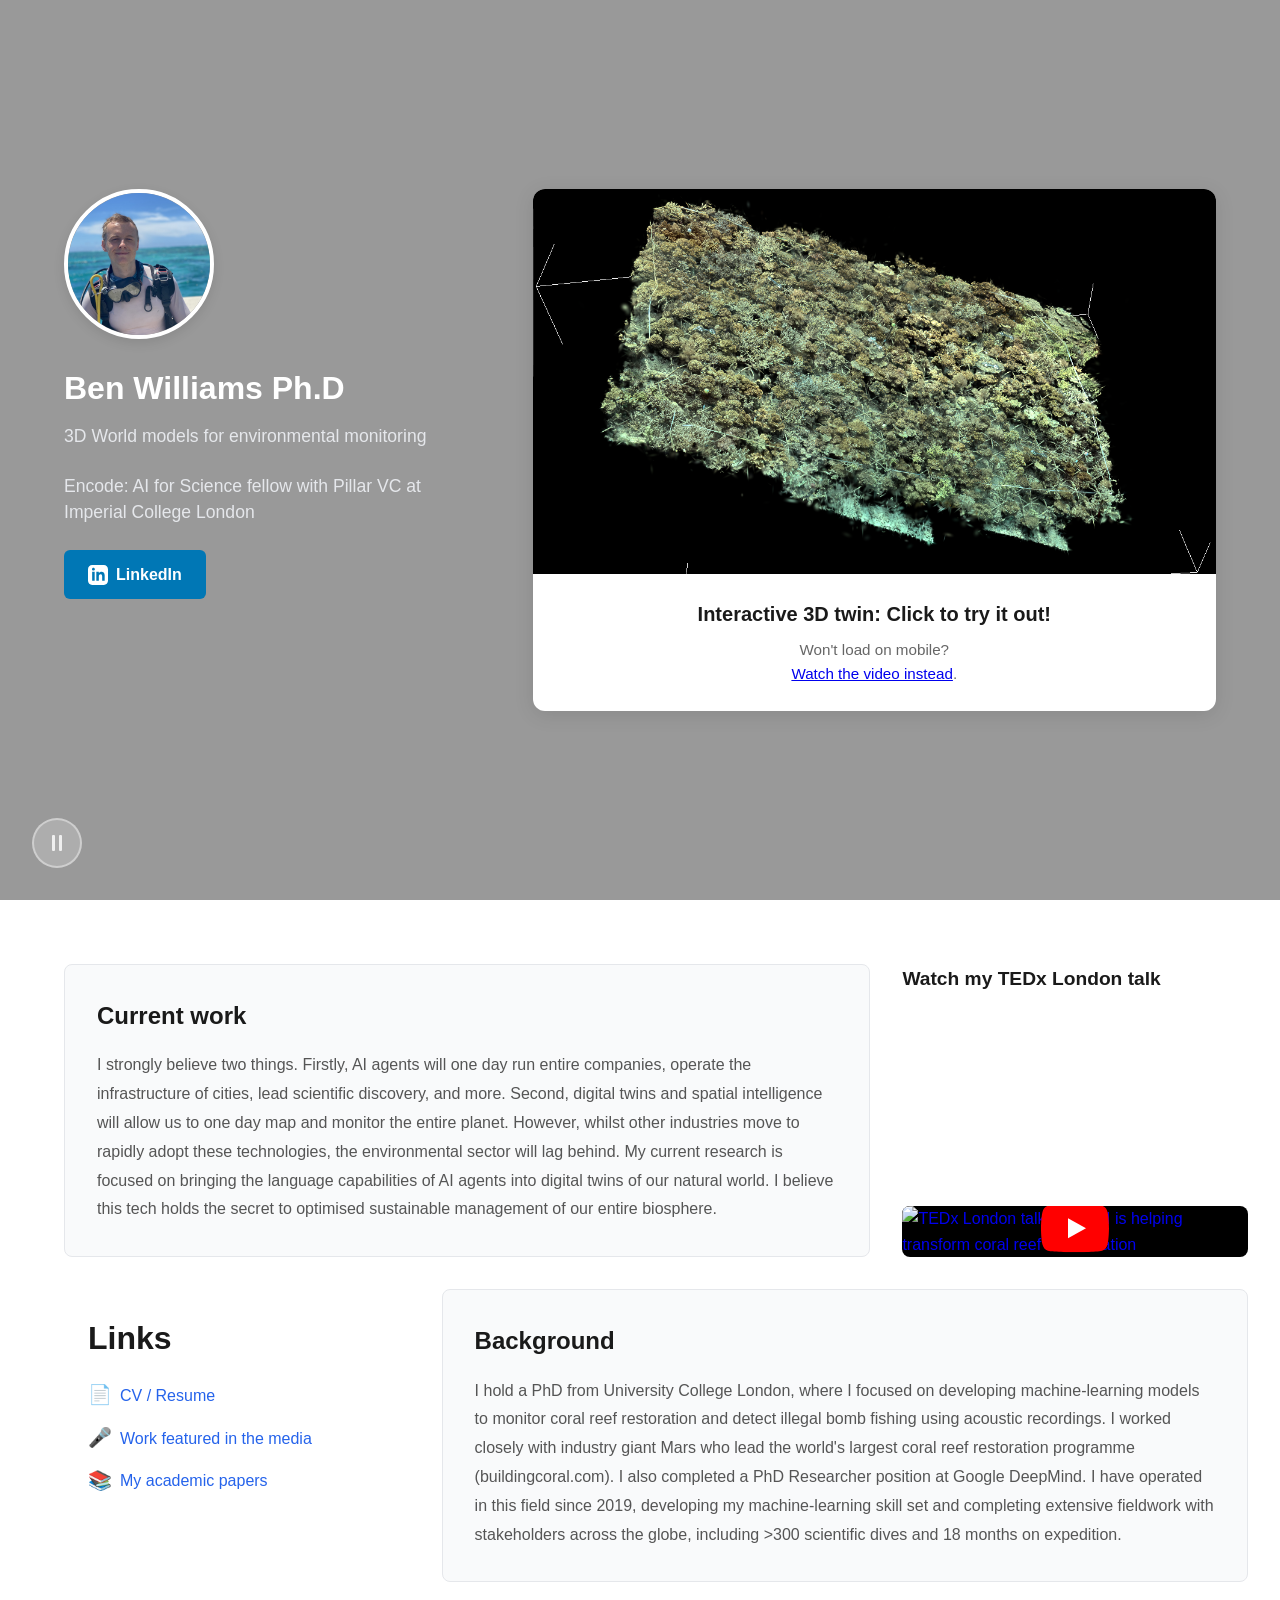
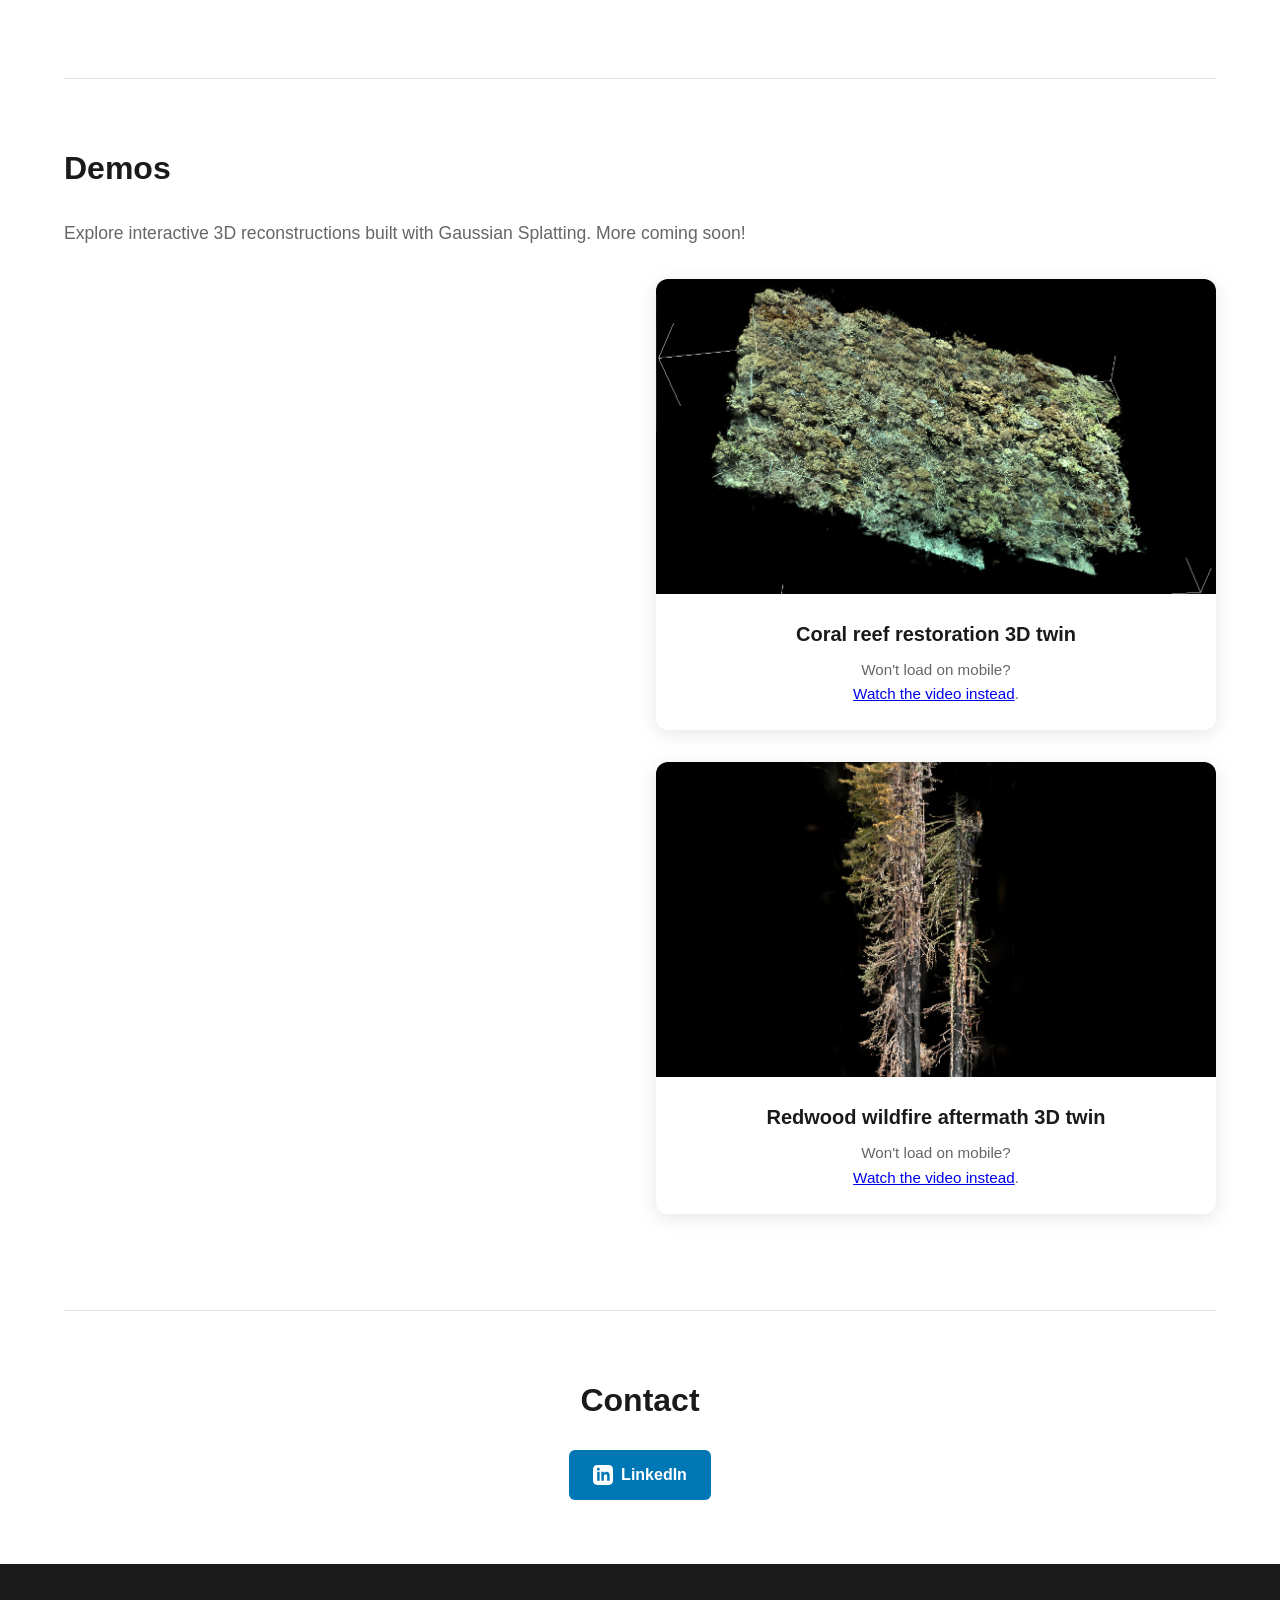
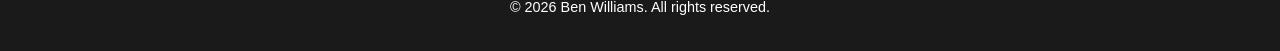
==== commit 9636130d: "demo2 branch: Add second demo (redwood wildfire) and CSS grid layout work" ====
--- a/index.html
+++ b/index.html
@@ -113,15 +113,15 @@
        <h2>Links</h2>
        <ul class="link-list">
         <li><span class="link-emoji">📄</span><a href="https://docs.google.com/document/d/1azZIoPwkxpsaEhcMmuyfsLHf1UJq9PoQ/edit?usp=sharing&ouid=109267786542094020469&rtpof=true&sd=true" target="_blank" rel="noopener noreferrer">CV / Resume</a></li>
-        <li><span class="link-emoji">🎤</span><a href="https://docs.google.com/document/d/1J781HL0v0vyrm3TDt41P90FDu-4dAM4vkHA1TxOKyHU/edit?usp=sharing" target="_blank" rel="noopener noreferrer">My work in the media</a></li>
-        <li><span class="link-emoji">📚</span><a href="https://scholar.google.com/citations?user=pFv_9LsAAAAJ&hl=en" target="_blank" rel="noopener noreferrer">Academic papers</a></li>
+        <li><span class="link-emoji">🎤</span><a href="https://docs.google.com/document/d/1J781HL0v0vyrm3TDt41P90FDu-4dAM4vkHA1TxOKyHU/edit?usp=sharing" target="_blank" rel="noopener noreferrer">Work featured in the media</a></li>
+        <li><span class="link-emoji">📚</span><a href="https://scholar.google.com/citations?user=pFv_9LsAAAAJ&hl=en" target="_blank" rel="noopener noreferrer">My academic papers</a></li>
        </ul>
       </div>
 
       <!-- Background -->
       <div class="info-card info-card-large">
        <h2>Background</h2>
-       <p>I hold a PhD in AI from University College London, for which my research focused on developing machine-learning models to monitor coral reef restoration and detect illegal bomb fishing using acoustic recordings. I worked closely with Mars who lead the world's largest coral reef restoration programme (buildingcoral.com). I also completed a PhD Researcher position at Google DeepMind. I have operated in this field since 2019, developing my machine-learning skill set and completing extensive fieldwork with stakeholders across the globe, including >300 scientific dives and 18 months on expedition.</p>
+       <p>I hold a PhD from University College London, where I focused on developing machine-learning models to monitor coral reef restoration and detect illegal bomb fishing using acoustic recordings. I worked closely with industry giant Mars who lead the world's largest coral reef restoration programme (buildingcoral.com). I also completed a PhD Researcher position at Google DeepMind. I have operated in this field since 2019, developing my machine-learning skill set and completing extensive fieldwork with stakeholders across the globe, including >300 scientific dives and 18 months on expedition.</p>
       </div>
      </div>
     </div>
@@ -135,14 +135,22 @@
     <div class="demos-grid">
      <a href="splats/demo1/" class="demo-card-link">
       <div class="demo-card">
-       <img src="assets/reef_screenshot.jpg" alt="Reef Patch Demo - Interactive 3D reconstruction" class="demo-poster">
+       <img src="assets/reef_screenshot.jpg" alt="Coral Reef Restoration Demo - Interactive 3D reconstruction" class="demo-poster">
        <div class="demo-info">
-        <h3>Interactive 3D twin: Click here to try it out</h3>
+        <h3>Coral reef restoration 3D twin</h3>
         <p>Won't load on mobile? <a href="/video/" target="_blank" rel="noopener noreferrer">Watch the video instead</a>.</p>
        </div>
       </div>
      </a>
-     <!-- More demo cards can be added here -->
+     <a href="splats/demo2/" class="demo-card-link">
+      <div class="demo-card">
+       <img src="assets/redwood_poster.jpg" alt="Redwood Wildfire Aftermath Demo - Interactive 3D reconstruction" class="demo-poster">
+       <div class="demo-info">
+        <h3>Redwood wildfire aftermath 3D twin</h3>
+        <p>Won't load on mobile? <a href="/video2/" target="_blank" rel="noopener noreferrer">Watch the video instead</a>.</p>
+       </div>
+      </div>
+     </a>
     </div>
    </section>
 
--- a/styles.css
+++ b/styles.css
@@ -269,6 +269,7 @@
 }
 
 .demo-card-link {
+ display: block;
  text-decoration: none;
  color: inherit;
 }
@@ -496,18 +497,20 @@
  display: grid;
  gap: 2rem;
  margin-bottom: 2rem;
-}
-
-@media (min-width: 640px) {
+ grid-template-columns: repeat(2, 1fr);
+ width: 100%;
+}
+
+@media (max-width: 599px) {
  .demos-grid {
-  grid-template-columns: repeat(2, 1fr);
- }
-}
-
-@media (min-width: 1024px) {
- .demos-grid {
-  grid-template-columns: repeat(3, 1fr);
- }
+  grid-template-columns: 1fr;
+ }
+}
+
+.demo-card-link {
+ display: block;
+ text-decoration: none;
+ color: inherit;
 }
 
 .more-demos {
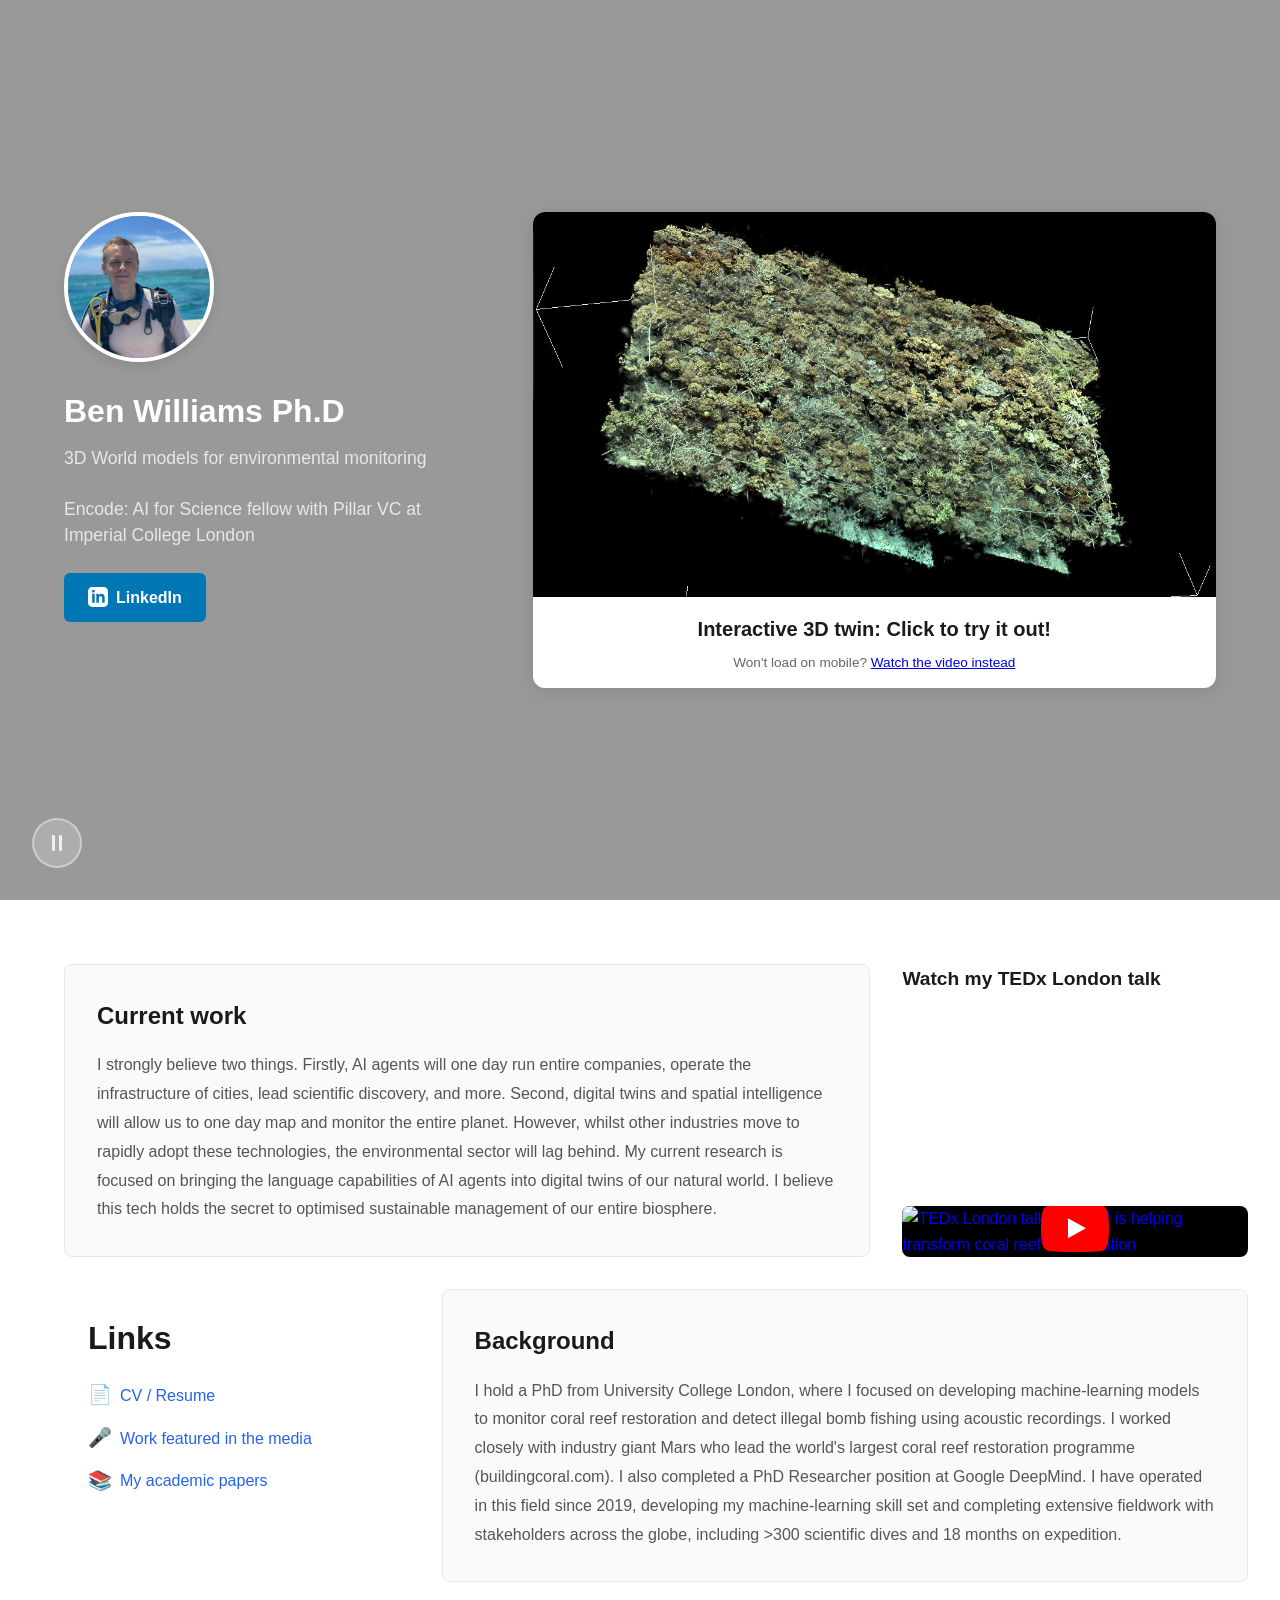
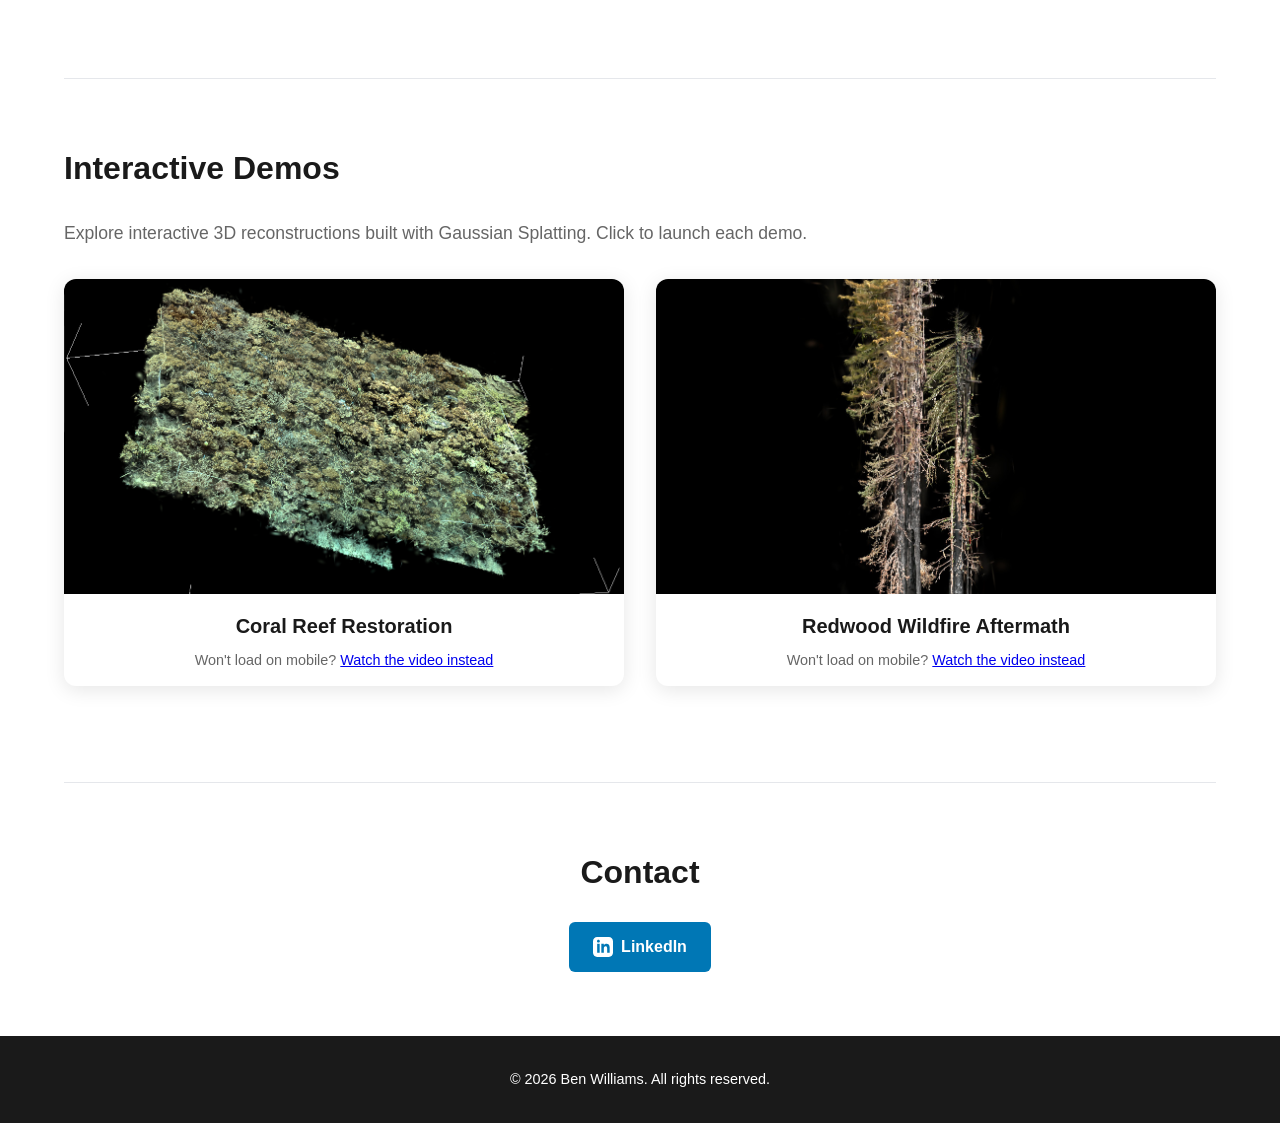
==== commit 19cb2559: "Fix hero demo card layout and nested anchor tag issue" ====
--- a/index.html
+++ b/index.html
@@ -11,7 +11,7 @@
  <!-- Hero Section -->
  <header class="hero">
   <video class="hero-video" autoplay muted loop playsinline>
-   <source src="assets/flythru1_compressed.mp4" type="video/mp4">
+   <source src="assets/flythru1_bg.mp4" type="video/mp4">
    Your browser does not support HTML5 video.
   </video>
   <div class="hero-overlay"></div>
@@ -45,18 +45,18 @@
 
    <!-- Right: Featured Demo Card -->
    <div class="demo-hero-card">
-    <a href="splats/demo1/" class="demo-card-link">
-     <div class="demo-card">
+    <div class="demo-card">
+     <a href="splats/demo1/" class="demo-card-link">
       <img src="assets/reef_screenshot.jpg" alt="Reef Patch Demo - Interactive 3D reconstruction" class="demo-poster">
       <div class="play-overlay">
        <span class="play-icon">▶</span>
       </div>
-      <div class="demo-info">
-       <h3>Interactive 3D twin: Click to try it out!</h3>
-       <p>Won't load on mobile? <a href="/video/" target="_blank" rel="noopener noreferrer">Watch the video instead</a>.</p>
-      </div>
-     </div>
-    </a>
+     </a>
+     <div class="demo-info">
+      <h3>Interactive 3D twin: Click to try it out!</h3>
+      <p>Won't load on mobile? <a href="/video/" target="_blank" rel="noopener noreferrer">Watch the video instead</a></p>
+     </div>
+    </div>
    </div>
    </div>
   </div>
@@ -130,27 +130,41 @@
 
    <!-- Demos Section -->
    <section id="demos" class="content-section">
-    <h2>Demos</h2>
-    <p class="section-intro">Explore interactive 3D reconstructions built with Gaussian Splatting. More coming soon!</p>
-    <div class="demos-grid">
-     <a href="splats/demo1/" class="demo-card-link">
+    <h2>Interactive Demos</h2>
+    <p class="section-intro">Explore interactive 3D reconstructions built with Gaussian Splatting. Click to launch each demo.</p>
+    
+    <div class="demos-container">
+     <!-- Reef Demo -->
+     <div class="demo-card-wrapper">
       <div class="demo-card">
-       <img src="assets/reef_screenshot.jpg" alt="Coral Reef Restoration Demo - Interactive 3D reconstruction" class="demo-poster">
+       <a href="splats/demo1/" class="demo-card-link">
+        <img src="assets/reef_screenshot.jpg" alt="Coral Reef Restoration Demo - Interactive 3D reconstruction" class="demo-poster">
+        <div class="play-overlay">
+         <span class="play-icon">▶</span>
+        </div>
+       </a>
        <div class="demo-info">
-        <h3>Coral reef restoration 3D twin</h3>
-        <p>Won't load on mobile? <a href="/video/" target="_blank" rel="noopener noreferrer">Watch the video instead</a>.</p>
+        <h3>Coral Reef Restoration</h3>
+        <p>Won't load on mobile? <a href="/video/" target="_blank" rel="noopener noreferrer">Watch the video instead</a></p>
        </div>
       </div>
-     </a>
-     <a href="splats/demo2/" class="demo-card-link">
+     </div>
+
+     <!-- Redwood Demo -->
+     <div class="demo-card-wrapper">
       <div class="demo-card">
-       <img src="assets/redwood_poster.jpg" alt="Redwood Wildfire Aftermath Demo - Interactive 3D reconstruction" class="demo-poster">
+       <a href="splats/demo2/" class="demo-card-link">
+        <img src="assets/redwood_poster.jpg" alt="Redwood Wildfire Aftermath Demo - Interactive 3D reconstruction" class="demo-poster">
+        <div class="play-overlay">
+         <span class="play-icon">▶</span>
+        </div>
+       </a>
        <div class="demo-info">
-        <h3>Redwood wildfire aftermath 3D twin</h3>
-        <p>Won't load on mobile? <a href="/video2/" target="_blank" rel="noopener noreferrer">Watch the video instead</a>.</p>
+        <h3>Redwood Wildfire Aftermath</h3>
+        <p>Won't load on mobile? <a href="/video2/" target="_blank" rel="noopener noreferrer">Watch the video instead</a></p>
        </div>
       </div>
-     </a>
+     </div>
     </div>
    </section>
 
--- a/styles.css
+++ b/styles.css
@@ -266,105 +266,16 @@
 /* Demo Cards */
 .demo-hero-card {
  position: relative;
-}
-
-.demo-card-link {
- display: block;
- text-decoration: none;
- color: inherit;
-}
-
-.demo-card {
- background: #fff;
- border-radius: 12px;
- overflow: hidden;
- box-shadow: 0 4px 20px rgba(0,0,0,0.1);
- transition: transform 0.3s ease, box-shadow 0.3s ease;
- position: relative;
- display: flex;
- flex-direction: column;
- height: 100%;
-}
-
-.demo-card:hover {
- transform: translateY(-8px);
- box-shadow: 0 8px 30px rgba(0,0,0,0.15);
-}
-
-.demo-poster {
- width: 100%;
- aspect-ratio: 16 / 9;
- object-fit: cover;
- background: #e5e7eb;
- flex: 1;
-}
-
-.play-overlay {
- position: absolute;
- top: 0;
- left: 0;
- right: 0;
- bottom: 80px;
- display: flex;
- align-items: center;
- justify-content: center;
- background: transparent;
- opacity: 0;
- transition: opacity 0.3s ease;
-}
-
-.demo-card:hover .play-overlay {
- opacity: 1;
-}
-
-/* Demo Card Overlay Text */
-.demo-card-overlay {
- position: absolute;
- left: 0;
- right: 0;
- bottom: 80px; /* Above the demo-info section */
- padding: 1rem;
- text-align: center;
- pointer-events: none;
-}
-
-.demo-card-overlay span {
- background: rgba(0, 0, 0, 0.7);
- color: #fff;
- padding: 0.5rem 1rem;
- border-radius: 4px;
- font-size: 0.9rem;
- font-weight: 500;
-}
-
-.play-icon {
- font-size: 3rem;
- color: #fff;
- background: rgba(37,99,235,0.9);
- width: 80px;
- height: 80px;
- border-radius: 50%;
- display: flex;
- align-items: center;
- justify-content: center;
- padding-left: 8px;
-}
-
-.demo-info {
- padding: 1.5rem;
- text-align: center;
-}
-
-.demo-info h3 {
- font-size: 1.25rem;
- margin-bottom: 0.5rem;
- color: #1a1a1a;
-}
-
-.demo-info p {
- color: #666;
- font-size: 0.95rem;
-}
+ min-width: 400px;
+}
+
+.demo-hero-card .demo-info p {
+ white-space: nowrap;
+ margin: 0;
+ font-size: 0.85rem;
+}
+
+/* All demo card styling is now in the Demos Section below */
 
 /* Scroll Cue */
 .scroll-cue {
@@ -492,18 +403,25 @@
  font-size: 1.2rem;
 }
 
-/* Demos Grid */
-.demos-grid {
- display: grid;
+/* Demos Section */
+.demos-container {
+ display: flex;
  gap: 2rem;
  margin-bottom: 2rem;
- grid-template-columns: repeat(2, 1fr);
- width: 100%;
-}
-
-@media (max-width: 599px) {
- .demos-grid {
-  grid-template-columns: 1fr;
+ flex-wrap: wrap;
+ justify-content: center;
+}
+
+.demo-card-wrapper {
+ flex: 1 1 calc(50% - 1rem);
+ min-width: 350px;
+ max-width: 600px;
+}
+
+@media (max-width: 768px) {
+ .demo-card-wrapper {
+  flex: 1 1 100%;
+  max-width: 100%;
  }
 }
 
@@ -511,22 +429,84 @@
  display: block;
  text-decoration: none;
  color: inherit;
-}
-
-.more-demos {
+ position: relative;
+}
+
+.demo-card {
+ background: #fff;
+ border-radius: 12px;
+ overflow: hidden;
+ box-shadow: 0 4px 20px rgba(0,0,0,0.1);
+ transition: transform 0.3s ease, box-shadow 0.3s ease;
+ position: relative;
+ display: flex;
+ flex-direction: column;
+ height: 100%;
+}
+
+.demo-card:hover {
+ transform: translateY(-8px);
+ box-shadow: 0 8px 30px rgba(0,0,0,0.15);
+}
+
+.demo-poster {
+ width: 100%;
+ aspect-ratio: 16 / 9;
+ object-fit: cover;
+ background: #e5e7eb;
+}
+
+.play-overlay {
+ position: absolute;
+ top: 0;
+ left: 0;
+ right: 0;
+ bottom: 0;
+ display: flex;
+ align-items: center;
+ justify-content: center;
+ background: rgba(0, 0, 0, 0.3);
+ opacity: 0;
+ transition: opacity 0.3s ease;
+}
+
+.demo-card:hover .play-overlay {
+ opacity: 1;
+}
+
+.play-icon {
+ font-size: 3rem;
+ color: #fff;
+ background: rgba(37,99,235,0.9);
+ width: 80px;
+ height: 80px;
+ border-radius: 50%;
+ display: flex;
+ align-items: center;
+ justify-content: center;
+ padding-left: 8px;
+}
+
+.demo-info {
+ padding: 1rem 1.25rem;
  text-align: center;
- margin-top: 2rem;
-}
-
-.more-demos a {
- color: #2563eb;
- text-decoration: none;
- font-weight: 600;
- font-size: 1.1rem;
-}
-
-.more-demos a:hover {
- text-decoration: underline;
+ display: flex;
+ flex-direction: column;
+ justify-content: flex-end;
+}
+
+.demo-info h3 {
+ font-size: 1.25rem;
+ margin-bottom: 0.5rem;
+ color: #1a1a1a;
+}
+
+.demo-info p {
+ color: #666;
+ font-size: 0.9rem;
+ line-height: 1.4;
+ margin: 0;
+ display: inline;
 }
 
 /* Proof Grid */
